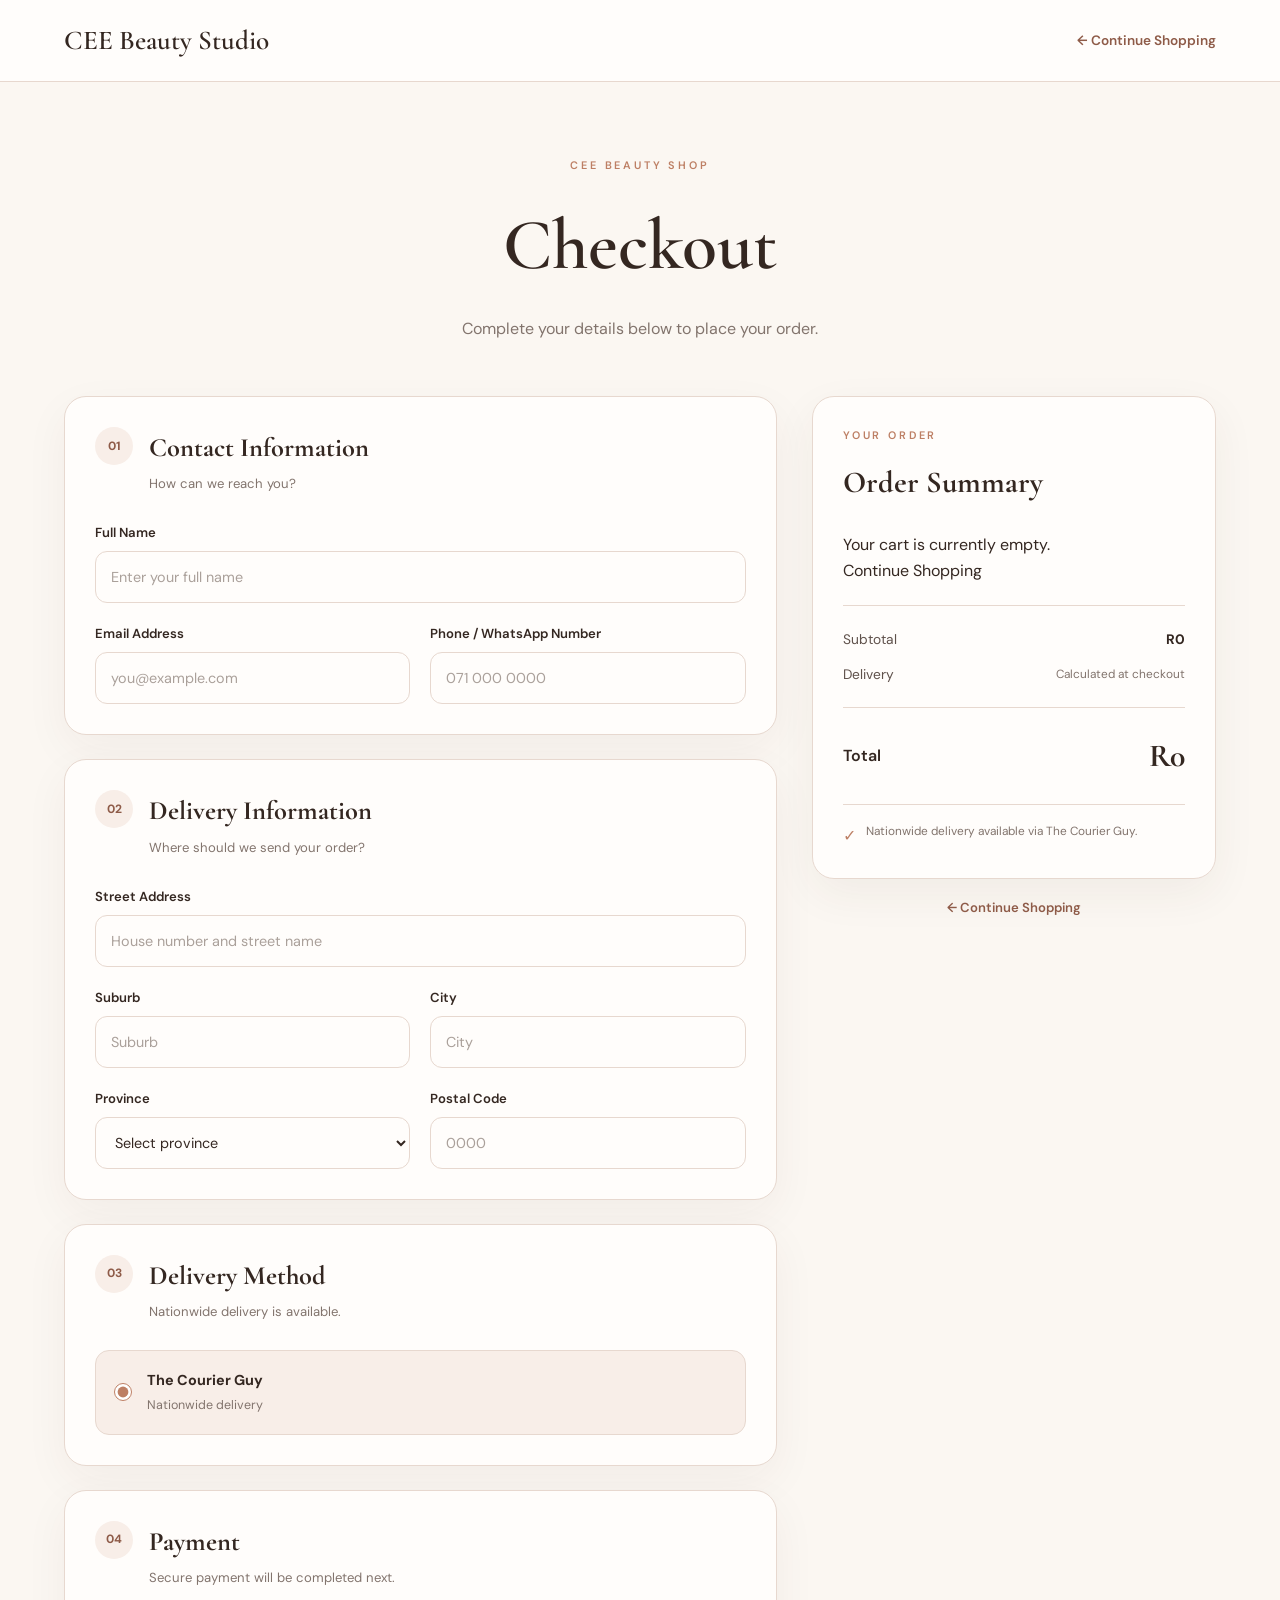
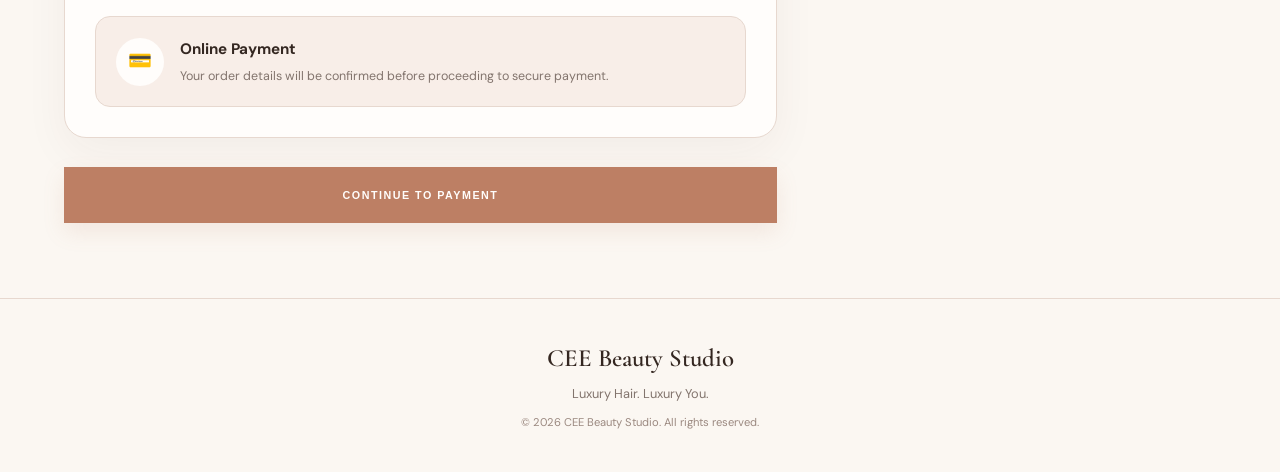
==== checkout.html @ 0c9e811d "Initial CEE Beauty Studio website" ====
<!DOCTYPE html>
<html lang="en">

<head>
    <meta charset="UTF-8">

    <meta
        name="viewport"
        content="width=device-width, initial-scale=1.0"
    >

    <meta
        name="description"
        content="Checkout — CEE Beauty Studio."
    >

    <title>Checkout | CEE Beauty Studio</title>

    <!-- Google Fonts -->
    <link rel="preconnect" href="https://fonts.googleapis.com">
    <link
        rel="preconnect"
        href="https://fonts.gstatic.com"
        crossorigin
    >

    <link
        href="https://fonts.googleapis.com/css2?family=Cormorant+Garamond:wght@400;500;600;700&family=DM+Sans:wght@400;500;600&display=swap"
        rel="stylesheet"
    >

    <!-- Main CSS -->
    <link rel="stylesheet" href="css/style.css">
</head>


<body>

    <!-- =========================================
         CHECKOUT HEADER
    ========================================== -->

    <header class="checkout-header">

        <a href="index.html" class="checkout-brand">
            CEE Beauty Studio
        </a>

        <a href="index.html#shop" class="back-to-shop">
            ← Continue Shopping
        </a>

    </header>


    <!-- =========================================
         CHECKOUT MAIN
    ========================================== -->

    <main class="checkout-page">

        <div class="checkout-heading">

            <p class="eyebrow">
                CEE BEAUTY SHOP
            </p>

            <h1>
                Checkout
            </h1>

            <p>
                Complete your details below to place your order.
            </p>

        </div>


        <div class="checkout-layout">


            <!-- =====================================
                 CUSTOMER DETAILS
            ====================================== -->

            <section class="checkout-form-section">

                <form id="checkout-form" action="payment.php" method="POST">

                    <!-- =================================
                         CONTACT INFORMATION
                    ================================== -->

                    <div class="checkout-card">

                        <div class="checkout-card-heading">

                            <span>01</span>

                            <div>

                                <h2>
                                    Contact Information
                                </h2>

                                <p>
                                    How can we reach you?
                                </p>

                            </div>

                        </div>


                        <div class="form-grid">

                            <div class="form-group full-width">

                                <label for="fullName">
                                    Full Name
                                </label>

                                <input
                                    type="text"
                                    id="fullName"
                                    name="fullName"
                                    placeholder="Enter your full name"
                                    autocomplete="name"
                                    required
                                >

                            </div>


                            <div class="form-group">

                                <label for="email">
                                    Email Address
                                </label>

                                <input
                                    type="email"
                                    id="email"
                                    name="email"
                                    placeholder="you@example.com"
                                    autocomplete="email"
                                    required
                                >

                            </div>


                            <div class="form-group">

                                <label for="phone">
                                    Phone / WhatsApp Number
                                </label>

                                <input
                                    type="tel"
                                    id="phone"
                                    name="phone"
                                    placeholder="071 000 0000"
                                    autocomplete="tel"
                                    required
                                >

                            </div>

                        </div>

                    </div>


                    <!-- =================================
                         DELIVERY INFORMATION
                    ================================== -->

                    <div class="checkout-card">

                        <div class="checkout-card-heading">

                            <span>02</span>

                            <div>

                                <h2>
                                    Delivery Information
                                </h2>

                                <p>
                                    Where should we send your order?
                                </p>

                            </div>

                        </div>


                        <div class="form-grid">

                            <div class="form-group full-width">

                                <label for="address">
                                    Street Address
                                </label>

                                <input
                                    type="text"
                                    id="address"
                                    name="address"
                                    placeholder="House number and street name"
                                    autocomplete="street-address"
                                    required
                                >

                            </div>


                            <div class="form-group">

                                <label for="suburb">
                                    Suburb
                                </label>

                                <input
                                    type="text"
                                    id="suburb"
                                    name="suburb"
                                    placeholder="Suburb"
                                    autocomplete="address-line2"
                                    required
                                >

                            </div>


                            <div class="form-group">

                                <label for="city">
                                    City
                                </label>

                                <input
                                    type="text"
                                    id="city"
                                    name="city"
                                    placeholder="City"
                                    autocomplete="address-level2"
                                    required
                                >

                            </div>


                            <div class="form-group">

                                <label for="province">
                                    Province
                                </label>

                                <select
                                    id="province"
                                    name="province"
                                    autocomplete="address-level1"
                                    required
                                >

                                    <option value="">
                                        Select province
                                    </option>

                                    <option value="Eastern Cape">
                                        Eastern Cape
                                    </option>

                                    <option value="Free State">
                                        Free State
                                    </option>

                                    <option value="Gauteng">
                                        Gauteng
                                    </option>

                                    <option value="KwaZulu-Natal">
                                        KwaZulu-Natal
                                    </option>

                                    <option value="Limpopo">
                                        Limpopo
                                    </option>

                                    <option value="Mpumalanga">
                                        Mpumalanga
                                    </option>

                                    <option value="Northern Cape">
                                        Northern Cape
                                    </option>

                                    <option value="North West">
                                        North West
                                    </option>

                                    <option value="Western Cape">
                                        Western Cape
                                    </option>

                                </select>

                            </div>


                            <div class="form-group">

                                <label for="postalCode">
                                    Postal Code
                                </label>

                                <input
                                    type="text"
                                    id="postalCode"
                                    name="postalCode"
                                    placeholder="0000"
                                    maxlength="4"
                                    inputmode="numeric"
                                    autocomplete="postal-code"
                                    required
                                >

                            </div>

                        </div>

                    </div>


                    <!-- =================================
                         DELIVERY METHOD
                    ================================== -->

                    <div class="checkout-card">

                        <div class="checkout-card-heading">

                            <span>03</span>

                            <div>

                                <h2>
                                    Delivery Method
                                </h2>

                                <p>
                                    Nationwide delivery is available.
                                </p>

                            </div>

                        </div>


                        <label class="delivery-option">

                            <input
                                type="radio"
                                name="delivery"
                                value="courier"
                                checked
                            >

                            <div>

                                <strong>
                                    The Courier Guy
                                </strong>

                                <span>
                                    Nationwide delivery
                                </span>

                            </div>

                        </label>

                    </div>


                    <!-- =================================
                         PAYMENT
                    ================================== -->

                    <div class="checkout-card">

                        <div class="checkout-card-heading">

                            <span>04</span>

                            <div>

                                <h2>
                                    Payment
                                </h2>

                                <p>
                                    Secure payment will be completed next.
                                </p>

                            </div>

                        </div>


                        <div class="payment-placeholder">

                            <div class="payment-icon">
                                💳
                            </div>

                            <div>

                                <h3>
                                    Online Payment
                                </h3>

                                <p>
                                    Your order details will be confirmed
                                    before proceeding to secure payment.
                                </p>

                            </div>

                        </div>

                    </div>


                    <!-- =================================
                         FORM MESSAGE
                    ================================== -->

                    <div
                        id="checkout-message"
                        class="checkout-message"
                        aria-live="polite"
                    ></div>


                    <!-- =================================
                         SUBMIT
                    ================================== -->

                    <button
                        type="submit"
                        class="button button-primary place-order-button"
                    >
                        Continue to Payment
                    </button>


                </form>

            </section>


            <!-- =====================================
                 ORDER SUMMARY
            ====================================== -->

            <aside class="checkout-summary">

                <div class="checkout-summary-card">

                    <div class="summary-heading">

                        <p class="eyebrow">
                            YOUR ORDER
                        </p>

                        <h2>
                            Order Summary
                        </h2>

                    </div>


                    <div
                        id="checkout-items"
                        class="checkout-items"
                    >
                        <!-- Products inserted by JavaScript -->
                    </div>


                    <div class="summary-divider"></div>


                    <div class="summary-row">

                        <span>
                            Subtotal
                        </span>

                        <strong id="checkout-subtotal">
                            R0
                        </strong>

                    </div>


                    <div class="summary-row">

                        <span>
                            Delivery
                        </span>

                        <span class="delivery-pending">
                            Calculated at checkout
                        </span>

                    </div>


                    <div class="summary-divider"></div>


                    <div class="summary-total">

                        <span>
                            Total
                        </span>

                        <strong id="checkout-total">
                            R0
                        </strong>

                    </div>


                    <div class="checkout-note">

                        <span>✓</span>

                        <p>
                            Nationwide delivery available via
                            The Courier Guy.
                        </p>

                    </div>

                </div>


                <a
                    href="index.html#shop"
                    class="summary-continue"
                >
                    ← Continue Shopping
                </a>

            </aside>

        </div>

    </main>


    <!-- =========================================
         FOOTER
    ========================================== -->

    <footer>

        <div class="footer-brand">
            CEE Beauty Studio
        </div>

        <p>
            Luxury Hair. Luxury You.
        </p>

        <p class="copyright">
            &copy; 2026 CEE Beauty Studio.
            All rights reserved.
        </p>

    </footer>


    <!-- Main JavaScript -->

    <script src="js/script.js"></script>

</body>

</html>
---- css/style.css ----
/* =========================================================
   CEE BEAUTY STUDIO
   Modern Luxury Website
   Responsive / Fluid Layout
========================================================= */


/* =========================================================
   BRAND VARIABLES
========================================================= */

:root {
    --ivory: #fbf7f2;
    --white: #fffdfb;
    --soft-cream: #f5ece5;
    --blush: #ead5c9;
    --blush-light: #f8eee8;

    --rose-gold: #bd7f64;
    --rose-dark: #8e5b48;
    --champagne: #cda184;

    --brown: #342721;
    --text: #5f514b;
    --muted: #82746d;

    --border: #e7d8cf;

    --serif: "Cormorant Garamond", Georgia, serif;
    --sans: "DM Sans", Arial, sans-serif;
}


/* =========================================================
   RESET
========================================================= */

* {
    margin: 0;
    padding: 0;
    box-sizing: border-box;
}

html {
    scroll-behavior: smooth;
}

body {
    font-family: var(--sans);
    background: var(--ivory);
    color: var(--brown);
    line-height: 1.6;
    overflow-x: hidden;
}

img {
    display: block;
    max-width: 100%;
}

a {
    color: inherit;
    text-decoration: none;
}

ul {
    list-style: none;
}

section {
    scroll-margin-top: 86px;
}


/* =========================================================
   TYPOGRAPHY
========================================================= */

.eyebrow {
    margin-bottom: 14px;

    color: var(--rose-gold);

    font-size: 0.68rem;
    font-weight: 600;
    letter-spacing: 0.26em;
    text-transform: uppercase;
}

.section-heading {
    width: min(100%, 760px);

    margin: 0 auto 48px;

    text-align: center;
}

.section-heading h2 {
    margin-bottom: 16px;

    font-family: var(--serif);
    font-size: clamp(2.8rem, 5vw, 5rem);
    font-weight: 500;
    line-height: 0.95;
    letter-spacing: -0.025em;

    color: var(--brown);
}

.section-heading > p:last-child {
    color: var(--muted);
}


/* =========================================================
   NAVIGATION
========================================================= */

.site-header {
    position: sticky;
    top: 0;
    z-index: 1000;

    background: rgba(255, 253, 251, 0.94);

    border-bottom: 1px solid rgba(231, 216, 207, 0.85);

    backdrop-filter: blur(14px);
    -webkit-backdrop-filter: blur(14px);
}

.navbar {
    width: min(1380px, 100%);

    min-height: 82px;

    margin: 0 auto;

    padding-inline: clamp(24px, 5vw, 72px);

    display: flex;
    align-items: center;
    justify-content: space-between;

    gap: clamp(18px, 3vw, 40px);
}


/* Brand */

.brand {
    flex-shrink: 0;

    color: var(--brown);

    font-family: var(--serif);
    font-size: clamp(1.05rem, 1.5vw, 1.4rem);
    font-weight: 600;

    letter-spacing: 0.07em;

    white-space: nowrap;

    transition: color 0.3s ease;
}

.brand:hover {
    color: var(--rose-gold);
}


/* Links */

.nav-links {
    display: flex;
    align-items: center;

    gap: clamp(18px, 2.4vw, 34px);

    margin-left: auto;
}

.nav-links a {
    position: relative;

    color: var(--brown);

    font-size: 0.67rem;
    font-weight: 600;

    letter-spacing: 0.13em;

    text-transform: uppercase;

    transition: color 0.3s ease;
}

.nav-links a::after {
    content: "";

    position: absolute;

    left: 0;
    bottom: -7px;

    width: 0;
    height: 1px;

    background: var(--rose-gold);

    transition: width 0.3s ease;
}

.nav-links a:hover {
    color: var(--rose-gold);
}

.nav-links a:hover::after {
    width: 100%;
}


/* Book button */

.nav-button {
    flex-shrink: 0;

    display: inline-flex;
    align-items: center;
    justify-content: center;

    min-height: 44px;

    padding-inline: 20px;

    background: var(--rose-gold);

    border: 1px solid var(--rose-gold);

    color: var(--white);

    font-size: 0.65rem;
    font-weight: 600;

    letter-spacing: 0.15em;

    text-transform: uppercase;

    transition:
        background 0.3s ease,
        border-color 0.3s ease,
        transform 0.3s ease,
        box-shadow 0.3s ease;
}

.nav-button:hover {
    background: var(--rose-dark);
    border-color: var(--rose-dark);

    transform: translateY(-2px);

    box-shadow:
        0 10px 22px rgba(142, 91, 72, 0.14);
}


/* =========================================================
   HERO
========================================================= */

.hero {
    position: relative;

    min-height: max(
        600px,
        calc(100vh - 82px)
    );

    padding:
        clamp(50px, 6vw, 80px)
        clamp(24px, 5vw, 72px)
        clamp(45px, 5vw, 70px);

    display: grid;

    grid-template-columns:
        minmax(0, 0.9fr)
        minmax(0, 1.1fr);

    align-items: center;

    gap: clamp(20px, 4vw, 65px);

    overflow: hidden;

    background:
        radial-gradient(
            circle at 80% 40%,
            rgba(205, 161, 132, 0.16),
            transparent 32%
        ),
        linear-gradient(
            120deg,
            #fffdfa 0%,
            #fbf3ed 48%,
            #f5e7de 100%
        );
}


/* Soft background glow */

.hero::before {
    content: "";

    position: absolute;

    width: clamp(350px, 42vw, 650px);
    height: clamp(350px, 42vw, 650px);

    top: 5%;
    right: -5%;

    border-radius: 50%;

    background:
        rgba(234, 213, 201, 0.28);

    filter: blur(100px);

    pointer-events: none;
}


/* Hero text */

.hero-content {
    position: relative;
    z-index: 2;

    width: min(100%, 650px);

    animation:
        heroTextIn 0.8s ease both;
}

.hero-eyebrow {
    margin-bottom: 20px;

    color: var(--rose-gold);

    font-size: 0.68rem;
    font-weight: 600;

    letter-spacing: 0.28em;

    text-transform: uppercase;
}


/* Hero heading */

.hero h1 {
    margin-bottom: 27px;

    font-family: var(--serif);

    font-size:
        clamp(
            3.3rem,
            5.6vw,
            6.5rem
        );

    font-weight: 500;

    line-height: 0.9;

    letter-spacing: -0.035em;

    color: var(--brown);
}

.hero h1 span {
    display: block;

    color: var(--rose-gold);

    font-style: italic;

    font-weight: 500;
}


/* Hero description */

.hero-description {
    width: min(100%, 550px);

    margin-bottom: 34px;

    color: var(--text);

    font-size: clamp(0.88rem, 1vw, 0.98rem);

    line-height: 1.8;
}


/* Hero buttons */

.hero-buttons {
    display: flex;

    align-items: center;

    gap: 11px;

    flex-wrap: wrap;
}


/* Hero artwork */

.hero-image {
    position: relative;
    z-index: 2;

    width: 100%;

    display: flex;
    align-items: center;
    justify-content: center;

    min-width: 0;

    animation:
        heroImageIn 1s ease 0.15s both;
}

.hero-image img {
    width:
        clamp(
            420px,
            43vw,
            760px
        );

    max-width: 100%;

    height: auto;

    object-fit: contain;

    filter:
        drop-shadow(
            0 25px 35px
            rgba(91, 56, 44, 0.09)
        );

    animation:
        heroFloat 8s ease-in-out infinite;
}


/* =========================================================
   BUTTONS
========================================================= */

.button {
    display: inline-flex;

    align-items: center;
    justify-content: center;

    min-height: 50px;

    padding-inline: clamp(20px, 2.2vw, 28px);

    font-size: 0.67rem;
    font-weight: 600;

    letter-spacing: 0.14em;

    text-transform: uppercase;

    transition:
        transform 0.3s ease,
        background 0.3s ease,
        border-color 0.3s ease,
        color 0.3s ease,
        box-shadow 0.3s ease;
}

.button-primary {
    background: var(--rose-gold);

    border: 1px solid var(--rose-gold);

    color: var(--white);

    box-shadow:
        0 9px 22px rgba(189, 127, 100, 0.13);
}

.button-primary:hover {
    background: var(--rose-dark);

    border-color: var(--rose-dark);

    transform: translateY(-2px);

    box-shadow:
        0 13px 26px rgba(142, 91, 72, 0.15);
}

.button-secondary {
    background: rgba(255, 255, 255, 0.55);

    border: 1px solid var(--rose-gold);

    color: var(--brown);
}

.button-secondary:hover {
    background: var(--brown);

    border-color: var(--brown);

    color: var(--white);

    transform: translateY(-2px);
}


/* =========================================================
   FEATURED PRODUCT
========================================================= */

.featured-product {
    position: relative;

    padding:
        clamp(70px, 7vw, 105px)
        clamp(24px, 5vw, 72px)
        clamp(75px, 7vw, 110px);

    overflow: hidden;

    background:
        linear-gradient(
            135deg,
            #fffdfa 0%,
            #f9eee7 55%,
            #f2ded3 100%
        );

    border-top: 1px solid var(--border);
}


/* Product glow */

.featured-product::before {
    content: "";

    position: absolute;

    width: 500px;
    height: 500px;

    top: 50%;
    left: 3%;

    transform: translateY(-50%);

    border-radius: 50%;

    background:
        rgba(205, 161, 132, 0.10);

    filter: blur(90px);

    pointer-events: none;
}


.product-content {
    position: relative;
    z-index: 2;

    width: min(1250px, 100%);

    margin: 0 auto;

    display: grid;

    grid-template-columns:
        minmax(0, 0.85fr)
        minmax(0, 1.15fr);

    gap: clamp(40px, 6vw, 90px);

    align-items: center;
}


/* Product image */

.product-image {
    position: relative;

    min-width: 0;
    min-height: 480px;

    display: flex;

    align-items: center;
    justify-content: center;
}

.product-image img {
    position: relative;
    z-index: 2;

    width:
        clamp(
            300px,
            30vw,
            430px
        );

    max-width: 92%;

    max-height: 560px;

    height: auto;

    object-fit: contain;

    filter:
        drop-shadow(
            0 25px 28px
            rgba(74, 46, 37, 0.13)
        );

    animation:
        productFloat 7s ease-in-out infinite;
}


/* Product floor shadow */

.product-image::after {
    content: "";

    position: absolute;

    bottom: 50px;
    left: 50%;

    width: 190px;
    height: 28px;

    transform: translateX(-50%);

    border-radius: 50%;

    background:
        rgba(70, 45, 37, 0.10);

    filter: blur(16px);

    pointer-events: none;
}


/* NEW badge */

.product-badge {
    position: absolute;

    top: 30px;
    left: 50%;

    transform: translateX(-155px);

    z-index: 4;

    width: 48px;
    height: 48px;

    display: flex;

    align-items: center;
    justify-content: center;

    border-radius: 50%;

    background: var(--rose-gold);

    color: var(--white);

    font-size: 0.48rem;
    font-weight: 700;

    letter-spacing: 0.12em;

    box-shadow:
        0 10px 20px
        rgba(189, 127, 100, 0.18);
}


/* Product info */

.product-info {
    width: min(100%, 620px);
}

.product-label {
    margin-bottom: 16px;

    color: var(--rose-gold);

    font-size: 0.67rem;
    font-weight: 600;

    letter-spacing: 0.27em;

    text-transform: uppercase;
}

.product-info h2 {
    margin-bottom: 22px;

    font-family: var(--serif);

    font-size:
        clamp(
            3rem,
            5vw,
            5.1rem
        );

    font-weight: 500;

    line-height: 0.91;

    letter-spacing: -0.03em;

    color: var(--brown);
}

.product-info h2 span {
    display: block;

    color: var(--rose-gold);

    font-style: italic;
}

.product-description {
    width: min(100%, 540px);

    margin-bottom: 30px;

    color: var(--text);

    font-size: 0.94rem;

    line-height: 1.8;
}


/* Product feature cards */

.product-features {
    display: grid;

    grid-template-columns:
        repeat(3, minmax(0, 1fr));

    gap: 10px;

    margin-bottom: 30px;
}

.feature {
    min-height: 135px;

    padding: 18px;

    background:
        rgba(255, 255, 255, 0.62);

    border:
        1px solid
        rgba(189, 127, 100, 0.18);

    transition:
        transform 0.3s ease,
        border-color 0.3s ease,
        box-shadow 0.3s ease;
}

.feature:hover {
    transform: translateY(-4px);

    border-color:
        rgba(189, 127, 100, 0.42);

    box-shadow:
        0 12px 25px
        rgba(91, 56, 44, 0.06);
}

.feature-icon {
    display: block;

    margin-bottom: 10px;

    color: var(--rose-gold);

    font-size: 1rem;
}

.feature strong {
    display: block;

    margin-bottom: 4px;

    color: var(--brown);

    font-size: 0.64rem;
    font-weight: 700;

    letter-spacing: 0.08em;

    text-transform: uppercase;
}

.feature p {
    color: var(--muted);

    font-size: 0.73rem;

    line-height: 1.45;
}


/* Product price */

.product-price {
    display: flex;

    align-items: baseline;

    gap: 12px;

    margin-bottom: 22px;
}

.product-price span {
    color: var(--muted);

    font-size: 0.7rem;
    font-weight: 600;

    letter-spacing: 0.14em;

    text-transform: uppercase;
}

.product-price strong {
    color: var(--brown);

    font-family: var(--serif);

    font-size: 2.3rem;
    font-weight: 600;
}


/* Product buttons */

.product-actions {
    display: flex;

    align-items: center;

    gap: 10px;

    flex-wrap: wrap;

    margin-bottom: 18px;
}

.delivery-note {
    color: var(--muted);

    font-size: 0.73rem;
}


/* =========================================================
   SERVICES
========================================================= */

.services {
    position: relative;

    padding:
        clamp(75px, 7vw, 105px)
        clamp(24px, 5vw, 72px)
        clamp(80px, 7vw, 110px);

    overflow: hidden;

    background: var(--white);
}

.services::after {
    content: "CEE";

    position: absolute;

    top: 4%;
    right: -2%;

    font-family: var(--serif);

    font-size: clamp(9rem, 15vw, 14rem);

    font-weight: 600;

    color:
        rgba(189, 127, 100, 0.035);

    pointer-events: none;
}

.service-grid {
    position: relative;
    z-index: 2;

    width: min(1200px, 100%);

    margin: 0 auto;

    display: grid;

    grid-template-columns:
        repeat(3, minmax(0, 1fr));

    gap: 18px;
}

.service-card {
    position: relative;

    padding:
        clamp(30px, 3vw, 42px)
        clamp(22px, 2.5vw, 32px)
        34px;

    background: var(--ivory);

    border: 1px solid var(--border);

    transition:
        transform 0.35s ease,
        box-shadow 0.35s ease,
        border-color 0.35s ease;
}

.service-card:hover {
    transform: translateY(-7px);

    border-color: var(--rose-gold);

    box-shadow:
        0 18px 36px
        rgba(91, 56, 44, 0.07);
}

.service-number {
    margin-bottom: 18px;

    color: var(--rose-gold);

    font-size: 0.64rem;
    font-weight: 600;

    letter-spacing: 0.23em;
}

.service-card h3 {
    margin-bottom: 13px;

    font-family: var(--serif);

    font-size:
        clamp(
            1.75rem,
            2.4vw,
            2.05rem
        );

    font-weight: 500;

    line-height: 1;

    color: var(--brown);
}

.service-card p {
    min-height: 65px;

    margin-bottom: 18px;

    color: var(--text);

    font-size: 0.84rem;

    line-height: 1.65;
}

.service-card > span {
    display: block;

    margin-bottom: 20px;

    color: var(--rose-gold);

    font-size: 0.95rem;
    font-weight: 700;
}

.service-card > a {
    display: inline-block;

    padding-bottom: 5px;

    border-bottom:
        1px solid
        var(--rose-gold);

    color: var(--brown);

    font-size: 0.65rem;
    font-weight: 700;

    letter-spacing: 0.15em;

    text-transform: uppercase;

    transition: color 0.3s ease;
}

.service-card > a:hover {
    color: var(--rose-gold);
}


/* View all */

.services-link {
    position: relative;
    z-index: 2;

    margin-top: 38px;

    text-align: center;
}


/* =========================================================
   GALLERY
========================================================= */

.gallery {
    padding:
        clamp(75px, 7vw, 105px)
        clamp(24px, 5vw, 72px)
        clamp(80px, 7vw, 110px);

    background: var(--soft-cream);
}

.gallery-grid {
    width: min(1200px, 100%);

    margin: 0 auto;

    display: grid;

    grid-template-columns:
        repeat(2, minmax(0, 1fr));

    gap: 16px;
}

.gallery-placeholder {
    position: relative;

    min-height:
        clamp(
            260px,
            32vw,
            390px
        );

    display: flex;

    align-items: center;
    justify-content: center;

    overflow: hidden;

    background:
        linear-gradient(
            145deg,
            #ecd9ce,
            #f8efea
        );

    border: 1px solid var(--border);

    color: var(--rose-dark);

    font-family: var(--serif);

    font-size: 1.35rem;

    transition:
        transform 0.35s ease,
        box-shadow 0.35s ease;
}

.gallery-placeholder:hover {
    transform: scale(1.01);

    box-shadow:
        0 18px 36px
        rgba(91, 56, 44, 0.09);
}

.gallery-placeholder span {
    opacity: 0.68;
}


/* =========================================================
   ABOUT
========================================================= */

.about {
    padding:
        clamp(75px, 7vw, 105px)
        clamp(24px, 5vw, 72px);

    background:
        linear-gradient(
            135deg,
            #fffdfa,
            #f9f0ea
        );
}

.about-layout {
    width: min(1150px, 100%);

    margin: 0 auto;

    display: grid;

    grid-template-columns:
        minmax(0, 0.9fr)
        minmax(0, 1.1fr);

    gap: clamp(40px, 7vw, 90px);

    align-items: center;
}

.about-intro h2 {
    font-family: var(--serif);

    font-size:
        clamp(
            3rem,
            5.2vw,
            5.4rem
        );

    font-weight: 500;

    line-height: 0.9;

    letter-spacing: -0.03em;
}

.about-intro h2 span {
    color: var(--rose-gold);

    font-style: italic;
}

.about-text {
    width: min(100%, 620px);
}

.about-text p {
    margin-bottom: 20px;

    color: var(--text);

    font-size: 0.95rem;

    line-height: 1.85;
}


/* =========================================================
   BOOKING
========================================================= */

.booking {
    position: relative;

    padding:
        clamp(75px, 7vw, 105px)
        clamp(24px, 5vw, 72px);

    overflow: hidden;

    text-align: center;

    background:
        linear-gradient(
            135deg,
            #d8a992,
            #c88c74
        );

    color: var(--white);
}

.booking::before {
    content: "";

    position: absolute;

    width: 480px;
    height: 480px;

    top: -270px;
    right: -110px;

    border:
        1px solid
        rgba(255, 255, 255, 0.23);

    border-radius: 50%;
}

.booking-content {
    position: relative;
    z-index: 2;

    width: min(760px, 100%);

    margin: 0 auto;
}

.booking .eyebrow {
    color: rgba(255, 255, 255, 0.78);
}

.booking h2 {
    margin-bottom: 18px;

    font-family: var(--serif);

    font-size:
        clamp(
            3rem,
            5vw,
            5rem
        );

    font-weight: 500;

    line-height: 0.95;
}

.booking-content > p:not(.eyebrow) {
    width: min(100%, 620px);

    margin:
        0
        auto
        30px;

    color:
        rgba(255, 255, 255, 0.9);
}

.booking .button-primary {
    background: var(--white);

    border-color: var(--white);

    color: var(--brown);

    box-shadow: none;
}

.booking .button-primary:hover {
    background: var(--brown);

    border-color: var(--brown);

    color: var(--white);
}


/* =========================================================
   CONTACT
========================================================= */

.contact {
    padding:
        clamp(75px, 7vw, 105px)
        clamp(24px, 5vw, 72px);

    background: var(--white);
}

.contact-details {
    width: min(1100px, 100%);

    margin: 0 auto;

    display: grid;

    grid-template-columns:
        repeat(3, minmax(0, 1fr));

    gap: 18px;
}

.contact-item {
    padding: 26px 22px;

    border-top:
        1px solid
        var(--border);

    text-align: center;
}

.contact-label {
    display: block;

    margin-bottom: 10px;

    color: var(--rose-gold);

    font-family: var(--serif);

    font-size: 1.3rem;

    font-weight: 500;
}

.contact-item p {
    color: var(--text);

    font-size: 0.84rem;

    line-height: 1.7;
}

.contact-item a {
    transition: color 0.3s ease;
}

.contact-item a:hover {
    color: var(--rose-gold);
}


/* =========================================================
   FOOTER
========================================================= */

footer {
    padding:
        40px
        clamp(24px, 5vw, 72px);

    text-align: center;

    background: var(--cream);

    border-top:
        1px solid
        var(--border);
}

.footer-brand {
    margin-bottom: 5px;

    color: var(--brown);

    font-family: var(--serif);

    font-size: 1.55rem;

    font-weight: 600;
}

footer p {
    color: var(--muted);

    font-size: 0.8rem;
}

footer .copyright {
    margin-top: 9px;

    color: #9b8980;

    font-size: 0.7rem;
}


/* =========================================================
   ANIMATIONS
========================================================= */

@keyframes heroTextIn {

    from {
        opacity: 0;
        transform: translateY(24px);
    }

    to {
        opacity: 1;
        transform: translateY(0);
    }
}

@keyframes heroImageIn {

    from {
        opacity: 0;
        transform: translateX(35px);
    }

    to {
        opacity: 1;
        transform: translateX(0);
    }
}

@keyframes heroFloat {

    0%,
    100% {
        transform: translateY(0);
    }

    50% {
        transform: translateY(-6px);
    }
}

@keyframes productFloat {

    0%,
    100% {
        transform: translateY(0);
    }

    50% {
        transform: translateY(-9px);
    }
}


/* =========================================================
   MEDIUM SCREENS / TABLETS
========================================================= */

@media (max-width: 1099px) {

    /* Navigation */

    .navbar {
        gap: 20px;
    }

    .nav-links {
        gap: 18px;
    }


    /* Hero */

    .hero {
        min-height: auto;

        grid-template-columns: 1fr;

        padding-top: 70px;

        text-align: center;
    }

    .hero-content {
        width: min(100%, 760px);

        margin: 0 auto;
    }

    .hero-description {
        margin-left: auto;
        margin-right: auto;
    }

    .hero-buttons {
        justify-content: center;
    }

    .hero-image {
        margin-top: -5px;
    }

    .hero-image img {
        width: min(680px, 88vw);
    }


    /* Product */

    .product-content {
        width: min(100%, 800px);

        grid-template-columns: 1fr;

        gap: 35px;

        text-align: center;
    }

    .product-image {
        min-height: 470px;
    }

    .product-image img {
        width: min(420px, 70vw);
    }

    .product-info {
        width: min(100%, 700px);

        margin: 0 auto;
    }

    .product-description {
        margin-left: auto;
        margin-right: auto;
    }

    .product-price,
    .product-actions {
        justify-content: center;
    }


    /* About */

    .about-layout {
        width: min(100%, 780px);

        grid-template-columns: 1fr;

        gap: 35px;

        text-align: center;
    }

    .about-text {
        margin: 0 auto;
    }


    /* Services */

    .service-grid {
        width: min(100%, 850px);

        grid-template-columns:
            repeat(2, minmax(0, 1fr));
    }


    /* Contact */

    .contact-details {
        width: min(100%, 850px);

        grid-template-columns:
            repeat(2, minmax(0, 1fr));
    }
}


/* =========================================================
   SMALL SCREENS / PHONES
========================================================= */

@media (max-width: 699px) {

    /* =========================
       GLOBAL
    ========================= */

    section {
        scroll-margin-top: 70px;
    }


    /* =========================
       NAVIGATION
    ========================= */

    .navbar {
        min-height: 70px;

        padding-inline: 18px;

        gap: 10px;
    }

    .brand {
        font-size: 1rem;
    }

    .nav-links {
        display: none;
    }

    .nav-button {
        min-height: 40px;

        padding-inline: 14px;

        font-size: 0.55rem;
    }


    /* =========================
       HERO
    ========================= */

    .hero {
        min-height: auto;

        padding:
            65px
            6%
            45px;

        gap: 5px;
    }

    .hero-eyebrow {
        margin-bottom: 14px;

        font-size: 0.57rem;

        letter-spacing: 0.2em;
    }

    .hero h1 {
        margin-bottom: 20px;

        font-size:
            clamp(
                3rem,
                14vw,
                4.3rem
            );
    }

    .hero-description {
        margin-bottom: 26px;

        font-size: 0.85rem;

        line-height: 1.7;
    }

    .hero-buttons {
        flex-direction: column;

        width: 100%;

        gap: 9px;
    }

    .hero-buttons .button {
        width: 100%;
    }

    .hero-image {
        margin-top: 12px;
    }

    .hero-image img {
        width: 112%;

        max-width: none;

        margin-left: -6%;
    }


    /* =========================
       PRODUCT
    ========================= */

    .featured-product {
        padding-top: 65px;
        padding-bottom: 75px;
    }

    .product-image {
        min-height: 350px;
    }

    .product-image img {
        width: min(330px, 88vw);
    }

    .product-image::after {
        bottom: 35px;
    }

    .product-badge {
        top: 5px;

        transform:
            translateX(-120px);

        width: 46px;
        height: 46px;
    }

    .product-info h2 {
        font-size:
            clamp(
                2.7rem,
                12vw,
                3.5rem
            );
    }

    .product-description {
        font-size: 0.86rem;
    }

    .product-features {
        grid-template-columns: 1fr;

        gap: 8px;

        text-align: left;
    }

    .feature {
        min-height: auto;

        display: grid;

        grid-template-columns: 35px 1fr;

        align-items: center;

        padding: 15px;
    }

    .feature-icon {
        margin-bottom: 0;
    }

    .product-price {
        justify-content: center;
    }

    .product-actions {
        flex-direction: column;

        width: 100%;
    }

    .product-actions .button {
        width: 100%;
    }

    .delivery-note {
        text-align: center;
    }


    /* =========================
       SERVICES
    ========================= */

    .service-grid {
        grid-template-columns: 1fr;
    }

    .service-card {
        padding:
            30px
            24px;
    }

    .service-card p {
        min-height: auto;
    }


    /* =========================
       GALLERY
    ========================= */

    .gallery-grid {
        grid-template-columns: 1fr;
    }

    .gallery-placeholder {
        min-height: 260px;
    }


    /* =========================
       ABOUT
    ========================= */

    .about-intro h2 {
        font-size:
            clamp(
                2.9rem,
                13vw,
                4rem
            );
    }


    /* =========================
       BOOKING
    ========================= */

    .booking {
        padding-top: 70px;
        padding-bottom: 70px;
    }

    .booking h2 {
        font-size:
            clamp(
                2.8rem,
                12vw,
                3.6rem
            );
    }


    /* =========================
       CONTACT
    ========================= */

    .contact-details {
        grid-template-columns: 1fr;
    }


    /* =========================
       FOOTER
    ========================= */

    footer {
        padding:
            36px
            6%;
    }
}


/* =========================================================
   ACCESSIBILITY
========================================================= */

@media (prefers-reduced-motion: reduce) {

    html {
        scroll-behavior: auto;
    }

    *,
    *::before,
    *::after {
        animation-duration: 0.01ms !important;
        animation-iteration-count: 1 !important;
        transition-duration: 0.01ms !important;
    }
}

/* =========================================================
   MOBILE MENU BUTTON
========================================================= */

.menu-toggle {
    display: none;

    width: 42px;
    height: 42px;

    padding: 0;

    align-items: center;
    justify-content: center;
    flex-direction: column;

    gap: 5px;

    background: transparent;

    border: 1px solid var(--border);

    cursor: pointer;
}

.menu-toggle span {
    width: 18px;
    height: 1.5px;

    background: var(--brown);

    transition:
        transform 0.3s ease,
        opacity 0.3s ease;
}


/* =========================================================
   MOBILE NAVIGATION
========================================================= */

@media (max-width: 699px) {

    .menu-toggle {
        display: flex;
    }

    .site-header {
        position: sticky;
    }

    .navbar {
        position: relative;
    }

    .nav-links {
        position: absolute;

        top: calc(100% + 1px);
        left: 0;

        width: 100%;

        padding: 22px 6% 28px;

        display: flex;
        flex-direction: column;
        align-items: stretch;

        gap: 0;

        margin: 0;

        background:
            rgba(255, 253, 251, 0.98);

        border-bottom:
            1px solid
            var(--border);

        box-shadow:
            0 15px 30px
            rgba(52, 39, 33, 0.07);

        opacity: 0;

        visibility: hidden;

        transform: translateY(-10px);

        pointer-events: none;

        transition:
            opacity 0.3s ease,
            visibility 0.3s ease,
            transform 0.3s ease;
    }

    .nav-links li {
        width: 100%;
    }

    .nav-links a {
        display: block;

        padding: 13px 0;

        font-size: 0.68rem;

        border-bottom:
            1px solid
            rgba(231, 216, 207, 0.6);
    }

    .nav-links li:last-child a {
        border-bottom: none;
    }

    .nav-links.active {
        opacity: 1;

        visibility: visible;

        transform: translateY(0);

        pointer-events: auto;
    }


    /* Animate hamburger into X */

    .menu-toggle.active span:nth-child(1) {
        transform:
            translateY(6.5px)
            rotate(45deg);
    }

    .menu-toggle.active span:nth-child(2) {
        opacity: 0;
    }

    .menu-toggle.active span:nth-child(3) {
        transform:
            translateY(-6.5px)
            rotate(-45deg);
    }
}

/* =========================================
   SHOP SECTION
========================================= */

.shop-section {
    padding: 100px clamp(24px, 6vw, 90px);
    background: var(--ivory);
}

.shop-section .section-heading {
    max-width: 720px;
    margin: 0 auto 55px;
    text-align: center;
}

.shop-section .section-heading h2 {
    margin-bottom: 18px;
}

.shop-product-card {
    max-width: 1100px;
    margin: 0 auto;
    display: grid;
    grid-template-columns: 1fr 1fr;
    gap: clamp(35px, 6vw, 80px);
    align-items: center;
    background: var(--white);
    border: 1px solid var(--border);
    border-radius: 28px;
    padding: clamp(28px, 5vw, 60px);
    box-shadow: 0 20px 60px rgba(70, 45, 35, 0.07);
}

.shop-product-image {
    min-height: 460px;
    display: flex;
    align-items: center;
    justify-content: center;
    background: var(--blush-light);
    border-radius: 22px;
    padding: 35px;
    overflow: hidden;
}

.shop-product-image img {
    width: 100%;
    max-width: 430px;
    height: auto;
    object-fit: contain;
    transition: transform 0.4s ease;
}

.shop-product-image:hover img {
    transform: scale(1.04);
}

.shop-product-info {
    padding: 10px 0;
}

.product-label {
    margin-bottom: 12px;
    font-size: 0.75rem;
    font-weight: 700;
    letter-spacing: 0.16em;
    color: var(--rose-gold);
}

.shop-product-info h3 {
    margin-bottom: 6px;
    font-family: var(--serif);
    font-size: clamp(2rem, 4vw, 3.2rem);
    font-weight: 600;
    color: var(--brown);
}

.product-size {
    margin-bottom: 22px;
    font-size: 0.95rem;
    color: var(--muted);
}

.product-description {
    max-width: 500px;
    margin-bottom: 25px;
    line-height: 1.8;
    color: var(--text);
}

.product-benefits {
    display: flex;
    flex-wrap: wrap;
    gap: 10px;
    margin-bottom: 30px;
}

.product-benefits span {
    padding: 9px 14px;
    border: 1px solid var(--border);
    border-radius: 999px;
    background: var(--blush-light);
    font-size: 0.82rem;
    color: var(--rose-dark);
}

.product-price {
    margin-bottom: 25px;
}

.product-price span {
    font-family: var(--serif);
    font-size: 2.3rem;
    font-weight: 600;
    color: var(--brown);
}

.product-purchase {
    display: flex;
    align-items: center;
    gap: 15px;
    flex-wrap: wrap;
}

.quantity-selector {
    display: flex;
    align-items: center;
    height: 50px;
    border: 1px solid var(--border);
    border-radius: 12px;
    overflow: hidden;
    background: var(--white);
}

.quantity-btn {
    width: 45px;
    height: 100%;
    border: none;
    background: transparent;
    color: var(--brown);
    font-size: 1.2rem;
    cursor: pointer;
    transition: background 0.2s ease;
}

.quantity-btn:hover {
    background: var(--blush-light);
}

.quantity-value {
    min-width: 40px;
    text-align: center;
    font-weight: 600;
    color: var(--brown);
}

.add-to-cart {
    min-height: 50px;
    cursor: pointer;
}

.delivery-note {
    margin-top: 18px;
    font-size: 0.82rem;
    color: var(--muted);
}

/* =========================================
   MOBILE SHOP
========================================= */

@media (max-width: 699px) {

    .shop-section {
        padding: 75px 20px;
    }

    .shop-product-card {
        grid-template-columns: 1fr;
        padding: 22px;
        border-radius: 22px;
    }

    .shop-product-image {
        min-height: 320px;
        padding: 25px;
    }

    .product-purchase {
        align-items: stretch;
    }

    .quantity-selector {
        width: 100%;
        justify-content: center;
    }

    .add-to-cart {
        width: 100%;
    }

}

/* =========================================
   SHOPPING CART
========================================= */

.cart-button {
    position: relative;
    display: flex;
    align-items: center;
    justify-content: center;

    width: 44px;
    height: 44px;

    border: 1px solid var(--border);
    border-radius: 50%;

    background: var(--white);
    color: var(--brown);

    font-size: 1.1rem;
    cursor: pointer;

    transition: all 0.25s ease;
}

.cart-button:hover {
    background: var(--blush-light);
    transform: translateY(-2px);
}

.cart-count {
    position: absolute;
    top: -5px;
    right: -4px;

    min-width: 19px;
    height: 19px;

    padding: 0 5px;

    display: flex;
    align-items: center;
    justify-content: center;

    border-radius: 50%;

    background: var(--rose-gold);
    color: var(--white);

    font-size: 0.68rem;
    font-weight: 700;
}

/* Overlay */

.cart-overlay {
    position: fixed;
    inset: 0;

    background: rgba(52, 39, 33, 0.35);

    opacity: 0;
    visibility: hidden;

    transition: all 0.3s ease;

    z-index: 1998;
}

/* Cart drawer */

.cart-drawer {
    position: fixed;

    top: 0;
    right: 0;

    width: min(430px, 100%);
    height: 100vh;

    display: flex;
    flex-direction: column;

    padding: 30px;

    background: var(--white);

    box-shadow: -20px 0 60px rgba(52, 39, 33, 0.12);

    transform: translateX(100%);

    transition: transform 0.35s ease;

    z-index: 1999;
}

.cart-drawer.open {
    transform: translateX(0);
}

.cart-overlay.open {
    opacity: 1;
    visibility: visible;
}

/* Cart header */

.cart-header {
    display: flex;
    align-items: flex-start;
    justify-content: space-between;

    padding-bottom: 22px;

    border-bottom: 1px solid var(--border);
}

.cart-header h2 {
    margin: 4px 0 0;

    font-family: var(--serif);
    font-size: 2rem;
    color: var(--brown);
}

.cart-close {
    width: 40px;
    height: 40px;

    border: 1px solid var(--border);
    border-radius: 50%;

    background: transparent;

    font-size: 1.5rem;
    color: var(--brown);

    cursor: pointer;

    transition: background 0.2s ease;
}

.cart-close:hover {
    background: var(--blush-light);
}

/* Cart items */

.cart-items {
    flex: 1;

    overflow-y: auto;

    padding: 25px 0;
}

.empty-cart {
    text-align: center;
    padding: 60px 20px;

    color: var(--muted);
}

/* Individual cart item */

.cart-item {
    display: grid;
    grid-template-columns: 75px 1fr auto;

    gap: 14px;

    align-items: center;

    padding: 16px 0;

    border-bottom: 1px solid var(--border);
}

.cart-item-image {
    width: 75px;
    height: 75px;

    display: flex;
    align-items: center;
    justify-content: center;

    border-radius: 14px;

    background: var(--blush-light);

    overflow: hidden;
}

.cart-item-image img {
    width: 100%;
    height: 100%;

    object-fit: contain;
}

.cart-item-info h4 {
    margin-bottom: 5px;

    font-size: 0.95rem;
    color: var(--brown);
}

.cart-item-info p {
    margin-bottom: 8px;

    font-size: 0.82rem;
    color: var(--muted);
}

.cart-item-quantity {
    display: flex;
    align-items: center;
    gap: 7px;
}

.cart-item-quantity button {
    width: 25px;
    height: 25px;

    border: 1px solid var(--border);
    border-radius: 7px;

    background: var(--white);

    cursor: pointer;
}

.cart-item-quantity span {
    min-width: 20px;

    text-align: center;

    font-size: 0.82rem;
}

.cart-item-price {
    align-self: start;

    font-weight: 700;
    color: var(--brown);
}

.remove-item {
    display: block;

    margin-top: 7px;

    border: none;
    background: transparent;

    font-size: 0.72rem;
    color: var(--rose-dark);

    cursor: pointer;
}

/* Cart footer */

.cart-footer {
    padding-top: 22px;

    border-top: 1px solid var(--border);
}

.cart-total {
    display: flex;
    align-items: center;
    justify-content: space-between;

    margin-bottom: 18px;

    color: var(--text);
}

.cart-total strong {
    font-family: var(--serif);

    font-size: 1.7rem;

    color: var(--brown);
}

.checkout-button {
    width: 100%;
}

.cart-delivery-note {
    margin-top: 14px;

    text-align: center;

    font-size: 0.75rem;

    color: var(--muted);
}

/* Mobile */

@media (max-width: 699px) {

    .cart-button {
        width: 40px;
        height: 40px;
    }

    .cart-drawer {
        padding: 24px 20px;
    }

}

/* =========================================
   CHECKOUT PAGE
========================================= */

.checkout-header {
    min-height: 82px;

    display: flex;
    align-items: center;
    justify-content: space-between;

    padding: 18px clamp(24px, 5vw, 72px);

    background: rgba(255, 253, 251, 0.94);

    border-bottom: 1px solid var(--border);

    position: sticky;
    top: 0;

    z-index: 100;
}

.checkout-brand {
    font-family: var(--serif);
    font-size: 1.7rem;
    font-weight: 600;

    color: var(--brown);

    text-decoration: none;
}

.back-to-shop {
    font-size: 0.85rem;
    font-weight: 600;

    color: var(--rose-dark);

    text-decoration: none;

    transition: opacity 0.2s ease;
}

.back-to-shop:hover {
    opacity: 0.7;
}


/* =========================================
   CHECKOUT HEADING
========================================= */

.checkout-page {
    min-height: 100vh;

    padding: 75px clamp(20px, 5vw, 70px);

    background: var(--ivory);
}

.checkout-heading {
    max-width: 760px;

    margin: 0 auto 55px;

    text-align: center;
}

.checkout-heading h1 {
    margin: 8px 0 12px;

    font-family: var(--serif);

    font-size: clamp(2.8rem, 6vw, 4.5rem);

    font-weight: 600;

    color: var(--brown);
}

.checkout-heading > p:last-child {
    color: var(--muted);
}


/* =========================================
   CHECKOUT LAYOUT
========================================= */

.checkout-layout {
    max-width: 1180px;

    margin: 0 auto;

    display: grid;

    grid-template-columns:
        minmax(0, 1.5fr)
        minmax(320px, 0.85fr);

    gap: 35px;

    align-items: start;
}


/* =========================================
   CHECKOUT CARDS
========================================= */

.checkout-card {
    margin-bottom: 24px;

    padding: 30px;

    background: var(--white);

    border: 1px solid var(--border);

    border-radius: 22px;

    box-shadow:
        0 15px 45px rgba(70, 45, 35, 0.05);
}

.checkout-card-heading {
    display: flex;

    gap: 16px;

    align-items: flex-start;

    margin-bottom: 28px;
}

.checkout-card-heading > span {
    display: flex;

    align-items: center;
    justify-content: center;

    min-width: 38px;
    height: 38px;

    border-radius: 50%;

    background: var(--blush-light);

    color: var(--rose-dark);

    font-size: 0.75rem;
    font-weight: 700;
}

.checkout-card-heading h2 {
    margin-bottom: 4px;

    font-family: var(--serif);

    font-size: 1.65rem;

    color: var(--brown);
}

.checkout-card-heading p {
    font-size: 0.82rem;

    color: var(--muted);
}


/* =========================================
   FORM
========================================= */

.form-grid {
    display: grid;

    grid-template-columns: 1fr 1fr;

    gap: 20px;
}

.form-group {
    display: flex;

    flex-direction: column;
}

.form-group.full-width {
    grid-column: 1 / -1;
}

.form-group label {
    margin-bottom: 8px;

    font-size: 0.82rem;

    font-weight: 600;

    color: var(--brown);
}

.form-group input,
.form-group select {
    width: 100%;

    min-height: 52px;

    padding: 13px 15px;

    border: 1px solid var(--border);

    border-radius: 12px;

    background: var(--white);

    color: var(--brown);

    font-family: var(--sans);

    font-size: 0.9rem;

    outline: none;

    transition:
        border-color 0.2s ease,
        box-shadow 0.2s ease;
}

.form-group input::placeholder {
    color: #aaa09a;
}

.form-group input:focus,
.form-group select:focus {
    border-color: var(--rose-gold);

    box-shadow:
        0 0 0 3px rgba(189, 127, 100, 0.1);
}


/* =========================================
   DELIVERY OPTION
========================================= */

.delivery-option {
    display: flex;

    align-items: center;

    gap: 15px;

    padding: 18px;

    border: 1px solid var(--border);

    border-radius: 14px;

    background: var(--blush-light);

    cursor: pointer;
}

.delivery-option input {
    width: 18px;
    height: 18px;

    accent-color: var(--rose-gold);
}

.delivery-option div {
    display: flex;

    flex-direction: column;

    gap: 4px;
}

.delivery-option strong {
    font-size: 0.9rem;

    color: var(--brown);
}

.delivery-option span {
    font-size: 0.78rem;

    color: var(--muted);
}


/* =========================================
   PAYMENT PLACEHOLDER
========================================= */

.payment-placeholder {
    display: flex;

    align-items: center;

    gap: 16px;

    padding: 20px;

    background: var(--blush-light);

    border: 1px solid var(--border);

    border-radius: 15px;
}

.payment-icon {
    width: 48px;
    height: 48px;

    display: flex;

    align-items: center;
    justify-content: center;

    flex-shrink: 0;

    border-radius: 50%;

    background: var(--white);

    font-size: 1.2rem;
}

.payment-placeholder h3 {
    margin-bottom: 5px;

    font-size: 0.95rem;

    color: var(--brown);
}

.payment-placeholder p {
    line-height: 1.6;

    font-size: 0.78rem;

    color: var(--muted);
}


/* =========================================
   PLACE ORDER BUTTON
========================================= */

.place-order-button {
    width: 100%;

    min-height: 56px;

    margin-top: 5px;

    cursor: pointer;
}


/* =========================================
   ORDER SUMMARY
========================================= */

.checkout-summary {
    position: sticky;

    top: 105px;
}

.checkout-summary-card {
    padding: 30px;

    background: var(--white);

    border: 1px solid var(--border);

    border-radius: 22px;

    box-shadow:
        0 15px 45px rgba(70, 45, 35, 0.06);
}

.summary-heading {
    margin-bottom: 25px;
}

.summary-heading h2 {
    margin-top: 5px;

    font-family: var(--serif);

    font-size: 1.9rem;

    color: var(--brown);
}


/* =========================================
   CHECKOUT ITEMS
========================================= */

.checkout-items {
    display: flex;

    flex-direction: column;

    gap: 18px;
}

.checkout-item {
    display: grid;

    grid-template-columns: 65px 1fr auto;

    gap: 12px;

    align-items: center;
}

.checkout-item-image {
    width: 65px;
    height: 65px;

    display: flex;

    align-items: center;
    justify-content: center;

    border-radius: 12px;

    background: var(--blush-light);

    overflow: hidden;
}

.checkout-item-image img {
    width: 100%;
    height: 100%;

    object-fit: contain;
}

.checkout-item-info h3 {
    margin-bottom: 4px;

    font-size: 0.87rem;

    color: var(--brown);
}

.checkout-item-info p {
    font-size: 0.76rem;

    color: var(--muted);
}

.checkout-item-price {
    font-size: 0.85rem;

    font-weight: 700;

    color: var(--brown);
}


/* =========================================
   SUMMARY TOTALS
========================================= */

.summary-divider {
    height: 1px;

    margin: 22px 0;

    background: var(--border);
}

.summary-row {
    display: flex;

    align-items: center;
    justify-content: space-between;

    gap: 20px;

    margin-bottom: 13px;

    font-size: 0.86rem;

    color: var(--text);
}

.summary-row strong {
    color: var(--brown);
}

.delivery-pending {
    text-align: right;

    font-size: 0.74rem;

    color: var(--muted);
}

.summary-total {
    display: flex;

    align-items: center;
    justify-content: space-between;
}

.summary-total span {
    font-weight: 600;

    color: var(--brown);
}

.summary-total strong {
    font-family: var(--serif);

    font-size: 2rem;

    color: var(--brown);
}


/* =========================================
   CHECKOUT NOTE
========================================= */

.checkout-note {
    display: flex;

    gap: 10px;

    margin-top: 22px;

    padding-top: 18px;

    border-top: 1px solid var(--border);
}

.checkout-note span {
    color: var(--rose-gold);
}

.checkout-note p {
    font-size: 0.74rem;

    line-height: 1.5;

    color: var(--muted);
}


/* =========================================
   CONTINUE SHOPPING
========================================= */

.summary-continue {
    display: block;

    margin-top: 18px;

    text-align: center;

    font-size: 0.82rem;

    font-weight: 600;

    color: var(--rose-dark);

    text-decoration: none;
}

.summary-continue:hover {
    text-decoration: underline;
}


/* =========================================
   MOBILE CHECKOUT
========================================= */

@media (max-width: 850px) {

    .checkout-layout {
        grid-template-columns: 1fr;
    }

    .checkout-summary {
        position: static;

        order: -1;
    }

}


@media (max-width: 699px) {

    .checkout-header {
        padding: 15px 20px;
    }

    .checkout-brand {
        font-size: 1.45rem;
    }

    .back-to-shop {
        font-size: 0.75rem;
    }

    .checkout-page {
        padding: 55px 18px;
    }

    .checkout-card {
        padding: 22px;

        border-radius: 18px;
    }

    .form-grid {
        grid-template-columns: 1fr;
    }

    .form-group.full-width {
        grid-column: auto;
    }

    .checkout-item {
        grid-template-columns: 58px 1fr auto;
    }

    .checkout-item-image {
        width: 58px;
        height: 58px;
    }

}

/* =========================================
   CHECKOUT FORM MESSAGE
========================================= */

.checkout-message {
    display: none;

    margin: 15px 0;

    padding: 14px 16px;

    border-radius: 12px;

    font-size: 0.85rem;

    line-height: 1.5;
}

.checkout-message.success,
.checkout-message.error {
    display: block;
}

.checkout-message.success {
    background: var(--blush-light);
    border: 1px solid var(--border);
    color: var(--rose-dark);
}

.checkout-message.error {
    background: #fdf0ed;
    border: 1px solid #e4b8ad;
    color: #8b4b3c;
}

.place-order-button:disabled {
    opacity: 0.7;
    cursor: not-allowed;
}
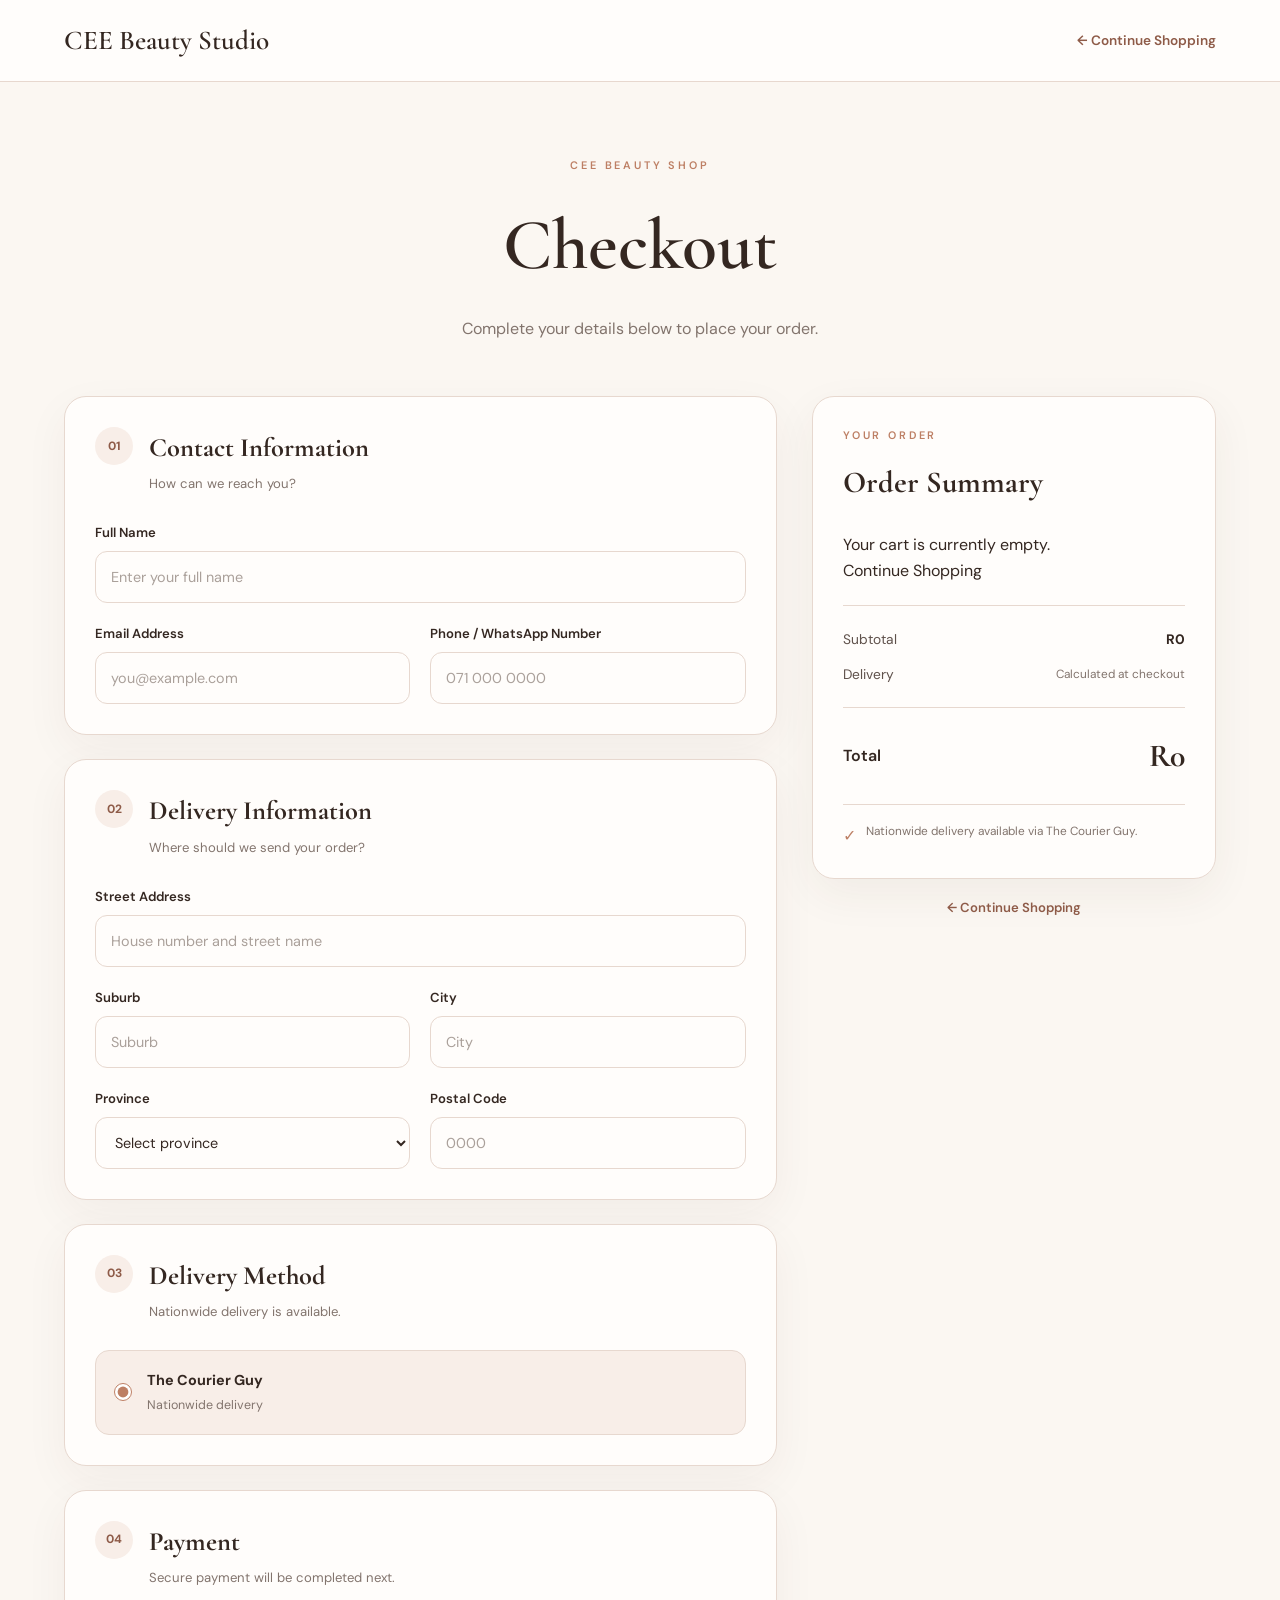
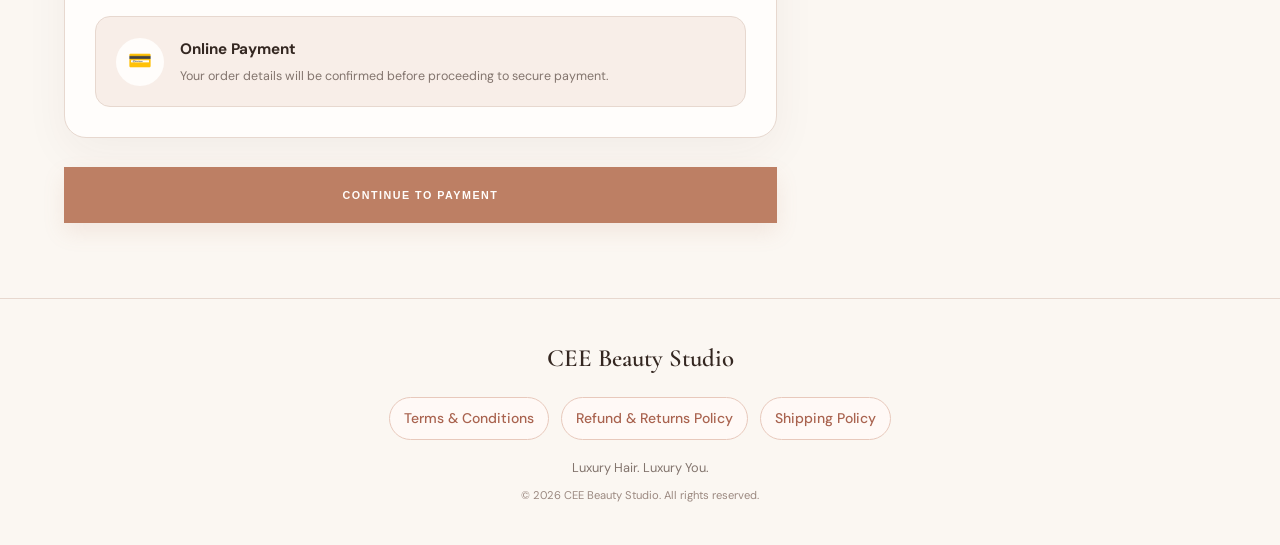
==== commit 4b177b90: "Add website policies and footer links" ====
--- a/checkout.html
+++ b/checkout.html
@@ -85,7 +85,7 @@
 
             <section class="checkout-form-section">
 
-                <form id="checkout-form" action="payment.php" method="POST">
+                <form id="checkout-form">
 
                     <!-- =================================
                          CONTACT INFORMATION
@@ -575,6 +575,14 @@
             CEE Beauty Studio
         </div>
 
+
+<div class="footer-policy-links">
+    <a href="terms.html">Terms &amp; Conditions</a>
+    <a href="refund-policy.html">Refund &amp; Returns Policy</a>
+    <a href="shipping-policy.html">Shipping Policy</a>
+</div>
+
+
         <p>
             Luxury Hair. Luxury You.
         </p>
--- a/css/style.css
+++ b/css/style.css
@@ -956,23 +956,16 @@
     gap: 18px;
 }
 
+
 .service-card {
-    position: relative;
-
-    padding:
-        clamp(30px, 3vw, 42px)
-        clamp(22px, 2.5vw, 32px)
-        34px;
-
+    padding: 28px 26px;
     background: var(--ivory);
-
     border: 1px solid var(--border);
-
-    transition:
-        transform 0.35s ease,
-        box-shadow 0.35s ease,
-        border-color 0.35s ease;
-}
+    transition: transform 0.35s ease,
+                box-shadow 0.35s ease,
+                border-color 0.35s ease;
+}
+
 
 .service-card:hover {
     transform: translateY(-7px);
@@ -1015,15 +1008,11 @@
 }
 
 .service-card p {
-    min-height: 65px;
-
-    margin-bottom: 18px;
-
+    min-height: 0px;
+    margin-bottom: 12px;
     color: var(--text);
-
     font-size: 0.84rem;
-
-    line-height: 1.65;
+    line-height: 1.5;
 }
 
 .service-card > span {
@@ -1073,8 +1062,6 @@
 
     text-align: center;
 }
-
-
 /* =========================================================
    GALLERY
 ========================================================= */
@@ -1618,7 +1605,6 @@
             repeat(2, minmax(0, 1fr));
     }
 }
-
 
 /* =========================================================
    SMALL SCREENS / PHONES
@@ -1923,6 +1909,7 @@
     }
 }
 
+
 /* =========================================================
    MOBILE MENU BUTTON
 ========================================================= */
@@ -2071,9 +2058,9 @@
     }
 }
 
-/* =========================================
+/* =========================================================
    SHOP SECTION
-========================================= */
+========================================================= */
 
 .shop-section {
     padding: 100px clamp(24px, 6vw, 90px);
@@ -2090,129 +2077,329 @@
     margin-bottom: 18px;
 }
 
+
+/* =========================================================
+   SHOP PRODUCT CARD
+========================================================= */
+
 .shop-product-card {
-    max-width: 1100px;
+    width: min(1100px, 100%);
     margin: 0 auto;
+
     display: grid;
-    grid-template-columns: 1fr 1fr;
+
+    grid-template-columns:
+        minmax(0, 1fr)
+        minmax(0, 1fr);
+
     gap: clamp(35px, 6vw, 80px);
+
     align-items: center;
+
     background: var(--white);
+
     border: 1px solid var(--border);
+
     border-radius: 28px;
+
     padding: clamp(28px, 5vw, 60px);
-    box-shadow: 0 20px 60px rgba(70, 45, 35, 0.07);
-}
+
+    box-shadow:
+        0 20px 60px
+        rgba(70, 45, 35, 0.07);
+}
+
+
+/* =========================================================
+   PRODUCT IMAGE
+========================================================= */
 
 .shop-product-image {
+    position: relative;
+
+    width: 100%;
     min-height: 460px;
+
     display: flex;
+
     align-items: center;
     justify-content: center;
+
     background: var(--blush-light);
+
     border-radius: 22px;
+
+    overflow: hidden;
+}
+
+
+/* Main product image */
+
+.shop-product-image img {
+    display: block;
+
+    width: 100%;
+    height: 460px;
+
     padding: 35px;
+
+    object-fit: contain;
+
+    user-select: none;
+
+    -webkit-user-drag: none;
+
+    transition:
+        transform 0.4s ease,
+        filter 0.4s ease;
+}
+
+
+/* Subtle luxury hover */
+
+.shop-product-image img:hover {
+    transform: scale(1.025);
+
+    filter:
+        drop-shadow(
+            0 18px 25px
+            rgba(70, 45, 35, 0.08)
+        );
+}
+
+
+/* =========================================================
+   PRODUCT THUMBNAILS
+   These styles also work if thumbnails are added later.
+========================================================= */
+
+.product-thumbnails {
+    display: flex;
+
+    align-items: center;
+    justify-content: center;
+
+    gap: 10px;
+
+    margin-top: 14px;
+}
+
+.product-thumb,
+.product-thumbnail {
+    width: 72px;
+    height: 72px;
+
+    padding: 6px;
+
+    border: 1px solid var(--border);
+
+    border-radius: 12px;
+
+    background: var(--white);
+
+    cursor: pointer;
+
     overflow: hidden;
-}
-
-.shop-product-image img {
+
+    opacity: 0.62;
+
+    transition:
+        opacity 0.25s ease,
+        border-color 0.25s ease,
+        transform 0.25s ease,
+        box-shadow 0.25s ease;
+}
+
+.product-thumb img,
+.product-thumbnail img {
     width: 100%;
-    max-width: 430px;
-    height: auto;
+    height: 100%;
+
     object-fit: contain;
-    transition: transform 0.4s ease;
-}
-
-.shop-product-image:hover img {
-    transform: scale(1.04);
-}
+}
+
+.product-thumb:hover,
+.product-thumbnail:hover {
+    opacity: 1;
+
+    transform: translateY(-2px);
+
+    border-color: var(--rose-gold);
+}
+
+.product-thumb.active,
+.product-thumbnail.active {
+    opacity: 1;
+
+    border-color: var(--rose-gold);
+
+    box-shadow:
+        0 7px 18px
+        rgba(189, 127, 100, 0.14);
+}
+
+
+/* =========================================================
+   SHOP PRODUCT INFORMATION
+========================================================= */
 
 .shop-product-info {
     padding: 10px 0;
 }
 
-.product-label {
+.shop-product-info .product-label {
     margin-bottom: 12px;
+
+    color: var(--rose-gold);
+
     font-size: 0.75rem;
+
     font-weight: 700;
+
     letter-spacing: 0.16em;
-    color: var(--rose-gold);
+
+    text-transform: uppercase;
 }
 
 .shop-product-info h3 {
     margin-bottom: 6px;
+
     font-family: var(--serif);
-    font-size: clamp(2rem, 4vw, 3.2rem);
+
+    font-size:
+        clamp(
+            2rem,
+            4vw,
+            3.2rem
+        );
+
     font-weight: 600;
+
+    line-height: 1.05;
+
     color: var(--brown);
 }
 
-.product-size {
+.shop-product-info .product-size {
     margin-bottom: 22px;
+
+    color: var(--muted);
+
     font-size: 0.95rem;
-    color: var(--muted);
-}
-
-.product-description {
-    max-width: 500px;
+}
+
+.shop-product-info .product-description {
+    width: min(100%, 500px);
+
     margin-bottom: 25px;
+
+    color: var(--text);
+
     line-height: 1.8;
-    color: var(--text);
-}
+}
+
+
+/* =========================================================
+   PRODUCT BENEFITS
+========================================================= */
 
 .product-benefits {
     display: flex;
+
     flex-wrap: wrap;
+
     gap: 10px;
+
     margin-bottom: 30px;
 }
 
 .product-benefits span {
     padding: 9px 14px;
-    border: 1px solid var(--border);
+
+    border:
+        1px solid
+        var(--border);
+
     border-radius: 999px;
+
     background: var(--blush-light);
+
+    color: var(--rose-dark);
+
     font-size: 0.82rem;
-    color: var(--rose-dark);
-}
-
-.product-price {
+}
+
+
+/* =========================================================
+   PRODUCT PRICE
+========================================================= */
+
+.shop-product-info .product-price {
     margin-bottom: 25px;
 }
 
-.product-price span {
+.shop-product-info .product-price span {
     font-family: var(--serif);
+
     font-size: 2.3rem;
+
     font-weight: 600;
+
     color: var(--brown);
 }
+
+
+/* =========================================================
+   PRODUCT PURCHASE
+========================================================= */
 
 .product-purchase {
     display: flex;
+
     align-items: center;
+
     gap: 15px;
+
     flex-wrap: wrap;
 }
+
+
+/* Quantity selector */
 
 .quantity-selector {
     display: flex;
+
     align-items: center;
+
     height: 50px;
-    border: 1px solid var(--border);
+
+    border:
+        1px solid
+        var(--border);
+
     border-radius: 12px;
+
     overflow: hidden;
+
     background: var(--white);
 }
 
 .quantity-btn {
     width: 45px;
     height: 100%;
+
     border: none;
+
     background: transparent;
+
     color: var(--brown);
+
     font-size: 1.2rem;
+
     cursor: pointer;
-    transition: background 0.2s ease;
+
+    transition:
+        background 0.2s ease;
 }
 
 .quantity-btn:hover {
@@ -2221,49 +2408,169 @@
 
 .quantity-value {
     min-width: 40px;
+
     text-align: center;
+
     font-weight: 600;
+
     color: var(--brown);
 }
+
+
+/* Add to cart */
 
 .add-to-cart {
     min-height: 50px;
+
     cursor: pointer;
 }
 
-.delivery-note {
+
+/* Delivery */
+
+.shop-product-info .delivery-note {
     margin-top: 18px;
+
+    color: var(--muted);
+
     font-size: 0.82rem;
-    color: var(--muted);
-}
-
-/* =========================================
+}
+
+
+/* =========================================================
+   TABLET SHOP
+========================================================= */
+
+@media (max-width: 1099px) {
+
+    .shop-product-card {
+        width: min(900px, 100%);
+
+        grid-template-columns: 1fr;
+
+        gap: 35px;
+
+        text-align: center;
+    }
+
+    .shop-product-image {
+        width: min(100%, 650px);
+
+        margin: 0 auto;
+    }
+
+    .shop-product-info {
+        width: min(100%, 700px);
+
+        margin: 0 auto;
+    }
+
+    .shop-product-info .product-description {
+        margin-left: auto;
+        margin-right: auto;
+    }
+
+    .product-benefits {
+        justify-content: center;
+    }
+
+    .product-price {
+        justify-content: center;
+    }
+
+    .product-purchase {
+        justify-content: center;
+    }
+
+}
+
+
+/* =========================================================
    MOBILE SHOP
-========================================= */
+========================================================= */
 
 @media (max-width: 699px) {
 
     .shop-section {
-        padding: 75px 20px;
+        padding:
+            75px
+            20px;
+    }
+
+    .shop-section .section-heading {
+        margin-bottom: 38px;
     }
 
     .shop-product-card {
         grid-template-columns: 1fr;
+
+        gap: 30px;
+
         padding: 22px;
+
         border-radius: 22px;
+
+        text-align: left;
     }
 
     .shop-product-image {
-        min-height: 320px;
+        min-height: 360px;
+
+        border-radius: 18px;
+    }
+
+    .shop-product-image img {
+        height: 360px;
+
         padding: 25px;
+    }
+
+    .shop-product-info {
+        padding-top: 0;
+    }
+
+    .shop-product-info h3 {
+        font-size:
+            clamp(
+                2rem,
+                10vw,
+                2.8rem
+            );
+    }
+
+    .shop-product-info .product-description {
+        font-size: 0.86rem;
+
+        line-height: 1.7;
+    }
+
+    .product-benefits {
+        justify-content: flex-start;
+
+        gap: 8px;
+    }
+
+    .product-benefits span {
+        font-size: 0.76rem;
+
+        padding: 8px 12px;
+    }
+
+    .shop-product-info .product-price span {
+        font-size: 2.1rem;
     }
 
     .product-purchase {
         align-items: stretch;
+
+        flex-direction: column;
+
+        width: 100%;
     }
 
     .quantity-selector {
         width: 100%;
+
         justify-content: center;
     }
 
@@ -2271,15 +2578,32 @@
         width: 100%;
     }
 
-}
-
+    .shop-product-info .delivery-note {
+        text-align: left;
+    }
+
+    .product-thumbnails {
+        gap: 8px;
+
+        margin-top: 12px;
+    }
+
+    .product-thumb,
+    .product-thumbnail {
+        width: 62px;
+        height: 62px;
+    }
+
+}
 /* =========================================
    SHOPPING CART
 ========================================= */
 
 .cart-button {
     position: relative;
+
     display: flex;
+
     align-items: center;
     justify-content: center;
 
@@ -2287,12 +2611,15 @@
     height: 44px;
 
     border: 1px solid var(--border);
+
     border-radius: 50%;
 
     background: var(--white);
+
     color: var(--brown);
 
     font-size: 1.1rem;
+
     cursor: pointer;
 
     transition: all 0.25s ease;
@@ -2300,11 +2627,13 @@
 
 .cart-button:hover {
     background: var(--blush-light);
+
     transform: translateY(-2px);
 }
 
 .cart-count {
     position: absolute;
+
     top: -5px;
     right: -4px;
 
@@ -2314,33 +2643,41 @@
     padding: 0 5px;
 
     display: flex;
+
     align-items: center;
     justify-content: center;
 
     border-radius: 50%;
 
     background: var(--rose-gold);
+
     color: var(--white);
 
     font-size: 0.68rem;
+
     font-weight: 700;
 }
+
 
 /* Overlay */
 
 .cart-overlay {
     position: fixed;
+
     inset: 0;
 
-    background: rgba(52, 39, 33, 0.35);
+    background:
+        rgba(52, 39, 33, 0.35);
 
     opacity: 0;
+
     visibility: hidden;
 
     transition: all 0.3s ease;
 
     z-index: 1998;
 }
+
 
 /* Cart drawer */
 
@@ -2354,17 +2691,21 @@
     height: 100vh;
 
     display: flex;
+
     flex-direction: column;
 
     padding: 30px;
 
     background: var(--white);
 
-    box-shadow: -20px 0 60px rgba(52, 39, 33, 0.12);
+    box-shadow:
+        -20px 0 60px
+        rgba(52, 39, 33, 0.12);
 
     transform: translateX(100%);
 
-    transition: transform 0.35s ease;
+    transition:
+        transform 0.35s ease;
 
     z-index: 1999;
 }
@@ -2375,26 +2716,34 @@
 
 .cart-overlay.open {
     opacity: 1;
+
     visibility: visible;
 }
+
 
 /* Cart header */
 
 .cart-header {
     display: flex;
+
     align-items: flex-start;
+
     justify-content: space-between;
 
     padding-bottom: 22px;
 
-    border-bottom: 1px solid var(--border);
+    border-bottom:
+        1px solid
+        var(--border);
 }
 
 .cart-header h2 {
     margin: 4px 0 0;
 
     font-family: var(--serif);
+
     font-size: 2rem;
+
     color: var(--brown);
 }
 
@@ -2403,22 +2752,26 @@
     height: 40px;
 
     border: 1px solid var(--border);
+
     border-radius: 50%;
 
     background: transparent;
 
     font-size: 1.5rem;
+
     color: var(--brown);
 
     cursor: pointer;
 
-    transition: background 0.2s ease;
+    transition:
+        background 0.2s ease;
 }
 
 .cart-close:hover {
     background: var(--blush-light);
 }
 
+
 /* Cart items */
 
 .cart-items {
@@ -2431,16 +2784,22 @@
 
 .empty-cart {
     text-align: center;
+
     padding: 60px 20px;
 
     color: var(--muted);
 }
+
 
 /* Individual cart item */
 
 .cart-item {
     display: grid;
-    grid-template-columns: 75px 1fr auto;
+
+    grid-template-columns:
+        75px
+        1fr
+        auto;
 
     gap: 14px;
 
@@ -2448,7 +2807,9 @@
 
     padding: 16px 0;
 
-    border-bottom: 1px solid var(--border);
+    border-bottom:
+        1px solid
+        var(--border);
 }
 
 .cart-item-image {
@@ -2456,6 +2817,7 @@
     height: 75px;
 
     display: flex;
+
     align-items: center;
     justify-content: center;
 
@@ -2477,6 +2839,7 @@
     margin-bottom: 5px;
 
     font-size: 0.95rem;
+
     color: var(--brown);
 }
 
@@ -2484,12 +2847,15 @@
     margin-bottom: 8px;
 
     font-size: 0.82rem;
+
     color: var(--muted);
 }
 
 .cart-item-quantity {
     display: flex;
+
     align-items: center;
+
     gap: 7px;
 }
 
@@ -2498,6 +2864,7 @@
     height: 25px;
 
     border: 1px solid var(--border);
+
     border-radius: 7px;
 
     background: var(--white);
@@ -2517,6 +2884,7 @@
     align-self: start;
 
     font-weight: 700;
+
     color: var(--brown);
 }
 
@@ -2526,25 +2894,32 @@
     margin-top: 7px;
 
     border: none;
+
     background: transparent;
 
     font-size: 0.72rem;
+
     color: var(--rose-dark);
 
     cursor: pointer;
 }
+
 
 /* Cart footer */
 
 .cart-footer {
     padding-top: 22px;
 
-    border-top: 1px solid var(--border);
+    border-top:
+        1px solid
+        var(--border);
 }
 
 .cart-total {
     display: flex;
+
     align-items: center;
+
     justify-content: space-between;
 
     margin-bottom: 18px;
@@ -2573,6 +2948,7 @@
 
     color: var(--muted);
 }
+
 
 /* Mobile */
 
@@ -2589,6 +2965,7 @@
 
 }
 
+
 /* =========================================
    CHECKOUT PAGE
 ========================================= */
@@ -2597,16 +2974,24 @@
     min-height: 82px;
 
     display: flex;
+
     align-items: center;
+
     justify-content: space-between;
 
-    padding: 18px clamp(24px, 5vw, 72px);
-
-    background: rgba(255, 253, 251, 0.94);
-
-    border-bottom: 1px solid var(--border);
+    padding:
+        18px
+        clamp(24px, 5vw, 72px);
+
+    background:
+        rgba(255, 253, 251, 0.94);
+
+    border-bottom:
+        1px solid
+        var(--border);
 
     position: sticky;
+
     top: 0;
 
     z-index: 100;
@@ -2614,7 +2999,9 @@
 
 .checkout-brand {
     font-family: var(--serif);
+
     font-size: 1.7rem;
+
     font-weight: 600;
 
     color: var(--brown);
@@ -2624,13 +3011,15 @@
 
 .back-to-shop {
     font-size: 0.85rem;
+
     font-weight: 600;
 
     color: var(--rose-dark);
 
     text-decoration: none;
 
-    transition: opacity 0.2s ease;
+    transition:
+        opacity 0.2s ease;
 }
 
 .back-to-shop:hover {
@@ -2645,7 +3034,9 @@
 .checkout-page {
     min-height: 100vh;
 
-    padding: 75px clamp(20px, 5vw, 70px);
+    padding:
+        75px
+        clamp(20px, 5vw, 70px);
 
     background: var(--ivory);
 }
@@ -2653,17 +3044,28 @@
 .checkout-heading {
     max-width: 760px;
 
-    margin: 0 auto 55px;
+    margin:
+        0
+        auto
+        55px;
 
     text-align: center;
 }
 
 .checkout-heading h1 {
-    margin: 8px 0 12px;
+    margin:
+        8px
+        0
+        12px;
 
     font-family: var(--serif);
 
-    font-size: clamp(2.8rem, 6vw, 4.5rem);
+    font-size:
+        clamp(
+            2.8rem,
+            6vw,
+            4.5rem
+        );
 
     font-weight: 600;
 
@@ -2707,12 +3109,15 @@
 
     background: var(--white);
 
-    border: 1px solid var(--border);
+    border:
+        1px solid
+        var(--border);
 
     border-radius: 22px;
 
     box-shadow:
-        0 15px 45px rgba(70, 45, 35, 0.05);
+        0 15px 45px
+        rgba(70, 45, 35, 0.05);
 }
 
 .checkout-card-heading {
@@ -2729,6 +3134,7 @@
     display: flex;
 
     align-items: center;
+
     justify-content: center;
 
     min-width: 38px;
@@ -2741,6 +3147,7 @@
     color: var(--rose-dark);
 
     font-size: 0.75rem;
+
     font-weight: 700;
 }
 
@@ -2759,7 +3166,6 @@
 
     color: var(--muted);
 }
-
 
 /* =========================================
    FORM
@@ -2801,7 +3207,9 @@
 
     padding: 13px 15px;
 
-    border: 1px solid var(--border);
+    border:
+        1px solid
+        var(--border);
 
     border-radius: 12px;
 
@@ -2829,7 +3237,8 @@
     border-color: var(--rose-gold);
 
     box-shadow:
-        0 0 0 3px rgba(189, 127, 100, 0.1);
+        0 0 0 3px
+        rgba(189, 127, 100, 0.1);
 }
 
 
@@ -2846,7 +3255,9 @@
 
     padding: 18px;
 
-    border: 1px solid var(--border);
+    border:
+        1px solid
+        var(--border);
 
     border-radius: 14px;
 
@@ -2898,7 +3309,9 @@
 
     background: var(--blush-light);
 
-    border: 1px solid var(--border);
+    border:
+        1px solid
+        var(--border);
 
     border-radius: 15px;
 }
@@ -2968,12 +3381,15 @@
 
     background: var(--white);
 
-    border: 1px solid var(--border);
+    border:
+        1px solid
+        var(--border);
 
     border-radius: 22px;
 
     box-shadow:
-        0 15px 45px rgba(70, 45, 35, 0.06);
+        0 15px 45px
+        rgba(70, 45, 35, 0.06);
 }
 
 .summary-heading {
@@ -3006,7 +3422,10 @@
 .checkout-item {
     display: grid;
 
-    grid-template-columns: 65px 1fr auto;
+    grid-template-columns:
+        65px
+        1fr
+        auto;
 
     gap: 12px;
 
@@ -3075,6 +3494,7 @@
     display: flex;
 
     align-items: center;
+
     justify-content: space-between;
 
     gap: 20px;
@@ -3102,6 +3522,7 @@
     display: flex;
 
     align-items: center;
+
     justify-content: space-between;
 }
 
@@ -3133,7 +3554,9 @@
 
     padding-top: 18px;
 
-    border-top: 1px solid var(--border);
+    border-top:
+        1px solid
+        var(--border);
 }
 
 .checkout-note span {
@@ -3226,7 +3649,10 @@
     }
 
     .checkout-item {
-        grid-template-columns: 58px 1fr auto;
+        grid-template-columns:
+            58px
+            1fr
+            auto;
     }
 
     .checkout-item-image {
@@ -3236,6 +3662,7 @@
 
 }
 
+
 /* =========================================
    CHECKOUT FORM MESSAGE
 ========================================= */
@@ -3261,17 +3688,397 @@
 
 .checkout-message.success {
     background: var(--blush-light);
-    border: 1px solid var(--border);
+
+    border:
+        1px solid
+        var(--border);
+
     color: var(--rose-dark);
 }
 
 .checkout-message.error {
     background: #fdf0ed;
-    border: 1px solid #e4b8ad;
+
+    border:
+        1px solid
+        #e4b8ad;
+
     color: #8b4b3c;
 }
 
 .place-order-button:disabled {
     opacity: 0.7;
+
     cursor: not-allowed;
-}+}
+/* =========================================
+   FINAL CEE PRODUCT SLIDER FIX
+========================================= */
+
+.shop-product-image {
+    position: relative;
+    overflow: hidden;
+}
+
+
+/* -----------------------------------------
+   PRODUCT GALLERY
+----------------------------------------- */
+
+.product-gallery {
+    position: relative;
+    width: 100%;
+    height: 460px;
+    overflow: hidden;
+}
+
+
+/* -----------------------------------------
+   SLIDER WINDOW
+----------------------------------------- */
+
+.product-slider {
+    position: relative;
+    width: 100%;
+    height: 100%;
+    overflow: hidden;
+}
+
+
+/* -----------------------------------------
+   SLIDER TRACK
+----------------------------------------- */
+
+.product-slider-track {
+    display: flex !important;
+    flex-direction: row !important;
+
+    width: 100%;
+    height: 100%;
+
+    margin: 0;
+    padding: 0;
+
+    transition: transform 0.5s ease;
+
+    will-change: transform;
+}
+
+
+/* -----------------------------------------
+   INDIVIDUAL SLIDES
+----------------------------------------- */
+
+.product-slide {
+    flex: 0 0 100% !important;
+
+    min-width: 100% !important;
+    width: 100% !important;
+
+    height: 100%;
+
+    display: flex;
+
+    align-items: center;
+    justify-content: center;
+
+    box-sizing: border-box;
+
+    padding: 35px;
+
+    margin: 0;
+
+    overflow: hidden;
+}
+
+
+/* -----------------------------------------
+   PRODUCT IMAGES
+----------------------------------------- */
+
+.product-slide img {
+    display: block;
+
+    width: 100%;
+    height: 100%;
+
+    max-width: 100%;
+    max-height: 100%;
+
+    object-fit: contain;
+}
+
+
+/* -----------------------------------------
+   SLIDER ARROWS
+----------------------------------------- */
+
+.product-slider-arrow {
+    position: absolute !important;
+
+    top: 50% !important;
+
+    z-index: 20;
+
+    width: 44px;
+    height: 44px;
+
+    display: flex;
+
+    align-items: center;
+    justify-content: center;
+
+    padding: 0;
+
+    border: 1px solid var(--border);
+
+    border-radius: 50%;
+
+    background: rgba(255, 253, 251, 0.95);
+
+    color: var(--brown);
+
+    font-size: 2rem;
+
+    line-height: 1;
+
+    cursor: pointer;
+
+    transform: translateY(-50%);
+
+    box-shadow: 0 8px 20px rgba(52, 39, 33, 0.08);
+
+    transition:
+        background 0.25s ease,
+        color 0.25s ease,
+        border-color 0.25s ease,
+        transform 0.25s ease;
+}
+
+
+.product-slider-prev {
+    left: 16px !important;
+    right: auto !important;
+}
+
+
+.product-slider-next {
+    right: 16px !important;
+    left: auto !important;
+}
+
+
+.product-slider-arrow:hover {
+    background: var(--rose-gold);
+
+    border-color: var(--rose-gold);
+
+    color: var(--white);
+
+    transform:
+        translateY(-50%)
+        scale(1.05);
+}
+
+
+/* -----------------------------------------
+   DOTS
+----------------------------------------- */
+
+.product-slider-dots {
+    position: absolute;
+
+    left: 50%;
+    bottom: 16px;
+
+    z-index: 30;
+
+    display: flex;
+
+    align-items: center;
+    justify-content: center;
+
+    gap: 7px;
+
+    transform: translateX(-50%);
+}
+
+
+.product-slider-dot {
+    width: 7px;
+    height: 7px;
+
+    padding: 0;
+
+    border: none;
+
+    border-radius: 50%;
+
+    background: rgba(142, 91, 72, 0.30);
+
+    cursor: pointer;
+
+    transition:
+        width 0.25s ease,
+        background 0.25s ease;
+}
+
+
+.product-slider-dot.active {
+    width: 22px;
+
+    border-radius: 999px;
+
+    background: var(--rose-gold);
+}
+
+
+/* -----------------------------------------
+   MOBILE
+----------------------------------------- */
+
+@media (max-width: 699px) {
+
+    .product-gallery {
+        height: 360px;
+    }
+
+
+    .product-slide {
+        padding: 25px 35px 42px;
+    }
+
+
+    .product-slider-arrow {
+        width: 38px;
+        height: 38px;
+
+        font-size: 1.7rem;
+    }
+
+
+    .product-slider-prev {
+        left: 10px !important;
+    }
+
+
+    .product-slider-next {
+        right: 10px !important;
+    }
+
+
+    .product-thumbnail {
+        width: 62px;
+        height: 62px;
+    }
+
+}
+
+
+/* FULL SERVICES MENU */
+.all-services {
+    max-width: 1000px;
+    margin: 50px auto;
+    padding: 45px;
+    background: #fffaf7;
+    border: 1px solid #ead9cf;
+    border-radius: 18px;
+    color: #3b2b25;
+}
+
+.all-services h3 {
+    margin-bottom: 30px;
+    text-align: center;
+    font-size: 2rem;
+}
+
+.all-services h4 {
+    margin: 28px 0 12px;
+    color: #bd7f64;
+    font-size: 1.15rem;
+}
+
+.all-services p {
+    display: flex;
+    justify-content: space-between;
+    gap: 20px;
+    padding: 10px 0;
+    margin: 0;
+    border-bottom: 1px solid #f0e5df;
+}
+
+.all-services p span {
+    flex-shrink: 0;
+    font-weight: 600;
+}
+
+@media (max-width: 600px) {
+    .all-services {
+        margin: 30px 16px;
+        padding: 25px 18px;
+    }
+
+    .all-services h3 {
+        font-size: 1.6rem;
+    }
+
+    .all-services p {
+        gap: 12px;
+        font-size: 0.9rem;
+    }
+}
+
+
+
+/* Spacing for service lists */
+.service-card > p:not(:first-of-type) {
+    margin-top: 10px;
+}
+
+.service-card > a {
+    display: inline-block;
+    margin-bottom: 8px;
+}
+
+
+/* Footer policy links */
+.footer-policy-links {
+    display: flex;
+    justify-content: center;
+    align-items: center;
+    flex-wrap: wrap;
+    gap: 12px;
+    margin: 18px 0;
+    padding: 0 15px;
+}
+
+.footer-policy-links a {
+    display: inline-block;
+    color: #A9634F;
+    text-decoration: none;
+    font-size: 14px;
+    font-weight: 500;
+    padding: 9px 14px;
+    border: 1px solid #E8C9BC;
+    border-radius: 25px;
+    background-color: #FFF9F6;
+    transition: all 0.25s ease;
+}
+
+.footer-policy-links a:hover {
+    color: #FFFFFF;
+    background-color: #B87963;
+    border-color: #B87963;
+}
+
+/* Keep footer links neat on phones */
+@media (max-width: 600px) {
+    .footer-policy-links {
+        gap: 8px;
+    }
+
+    .footer-policy-links a {
+        font-size: 13px;
+        padding: 8px 11px;
+    }
+}
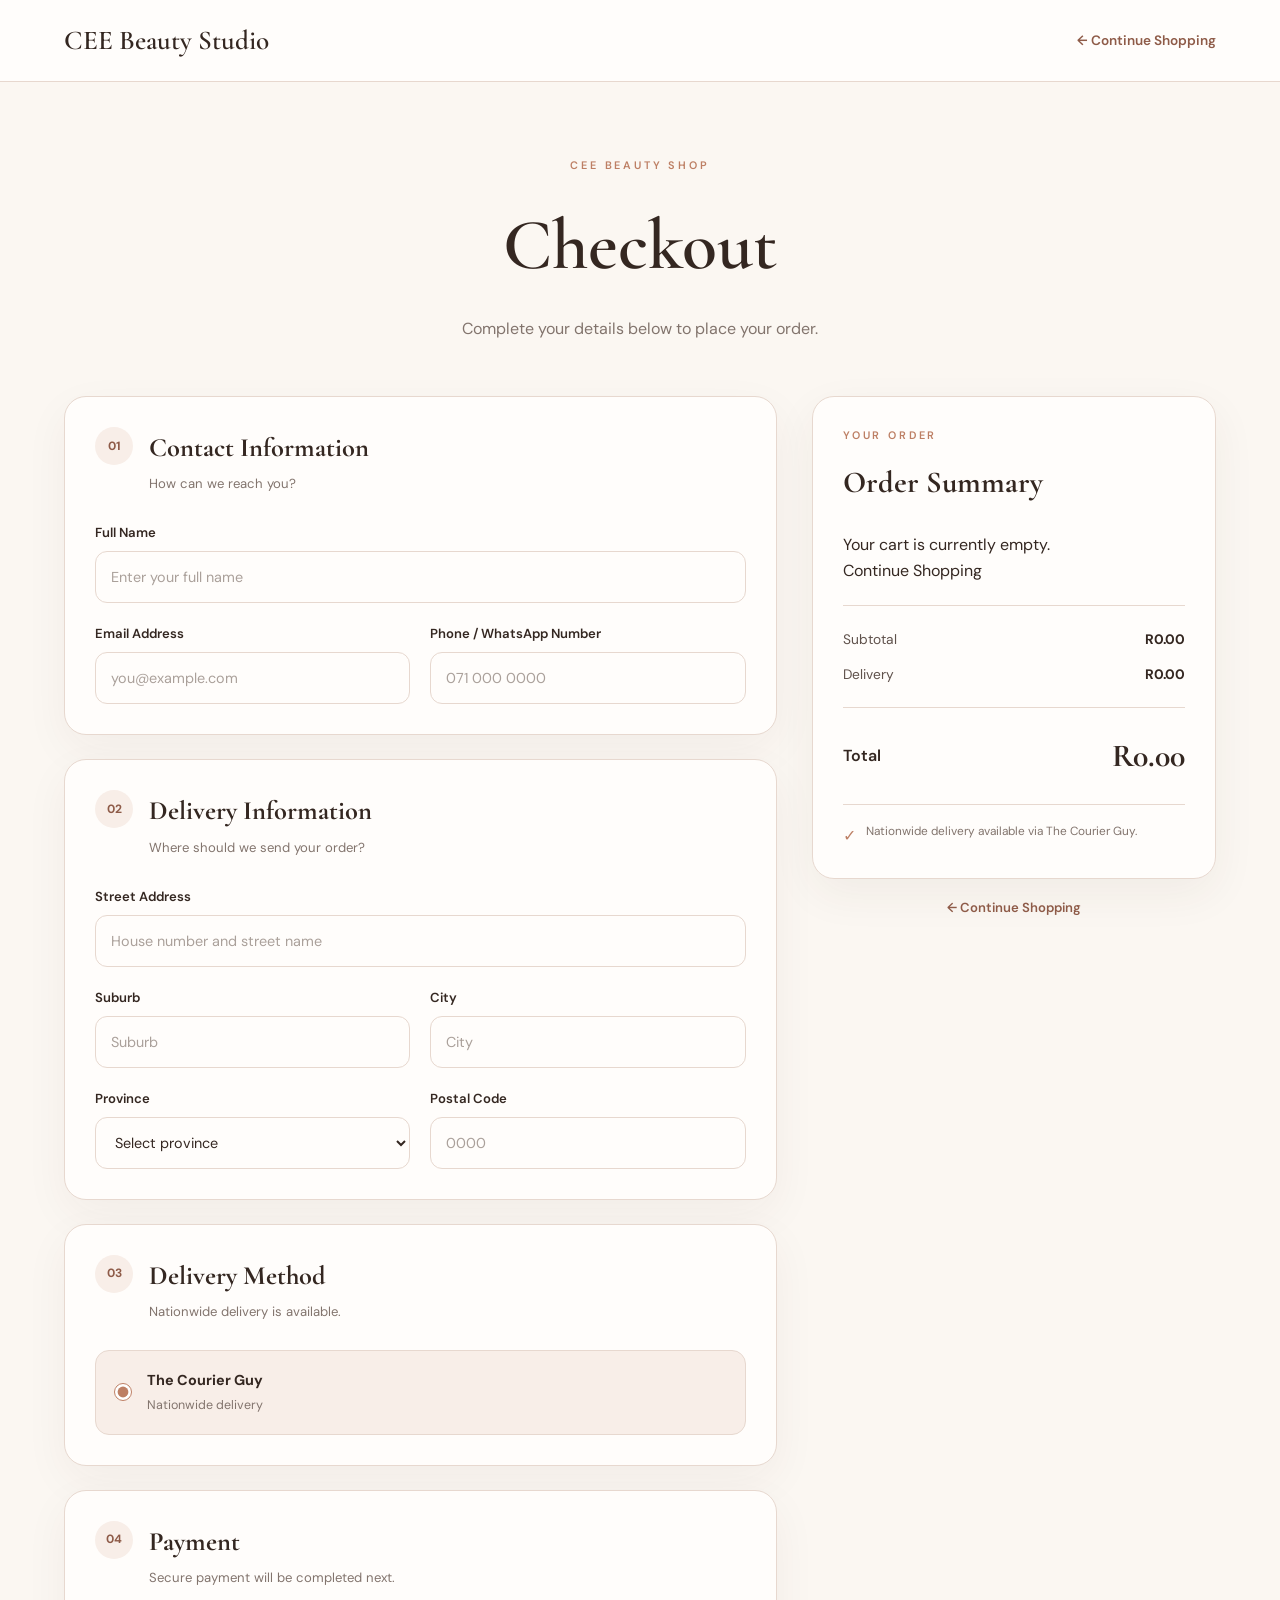
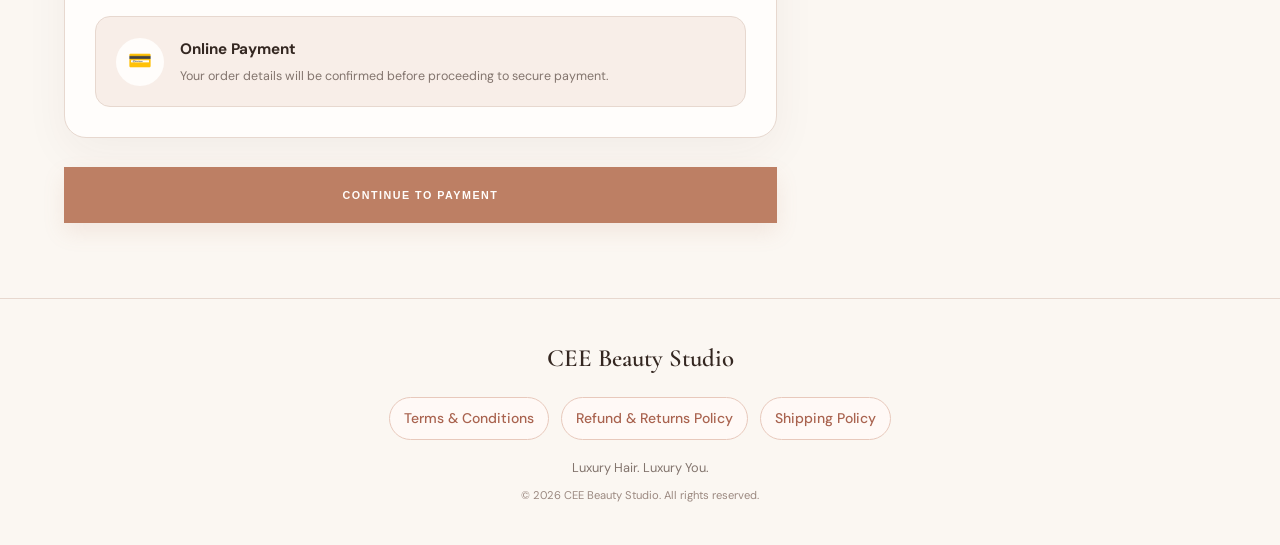
==== commit d3551476: "Added Delivery Fee" ====
--- a/checkout.html
+++ b/checkout.html
@@ -85,7 +85,27 @@
 
             <section class="checkout-form-section">
 
-                <form id="checkout-form">
+                <form
+    id="checkout-form"
+    name="cee-orders"
+    method="POST"
+    data-netlify="true"
+    netlify-honeypot="bot-field">
+    <input type="hidden" name="form-name" value="cee-orders">
+        <input type="hidden" name="quantity">
+        <input type="hidden" name="orderItems">
+        <input type="hidden" name="orderSubtotal">
+        <input type="hidden" name="orderDeliveryFee">
+        <input type="hidden" name="orderTotal">
+        <input type="hidden" name="orderCreatedAt">
+        <input type="hidden" name="orderStatus">
+
+    <p hidden>
+    <label>
+        Don't fill this out:
+        <input name="bot-field">
+    </label>
+</p>
 
                     <!-- =================================
                          CONTACT INFORMATION
@@ -514,9 +534,9 @@
                             Delivery
                         </span>
 
-                        <span class="delivery-pending">
-                            Calculated at checkout
-                        </span>
+                        <strong id ="checkout-delivery">
+                            R150
+                        </strong>
 
                     </div>
 
